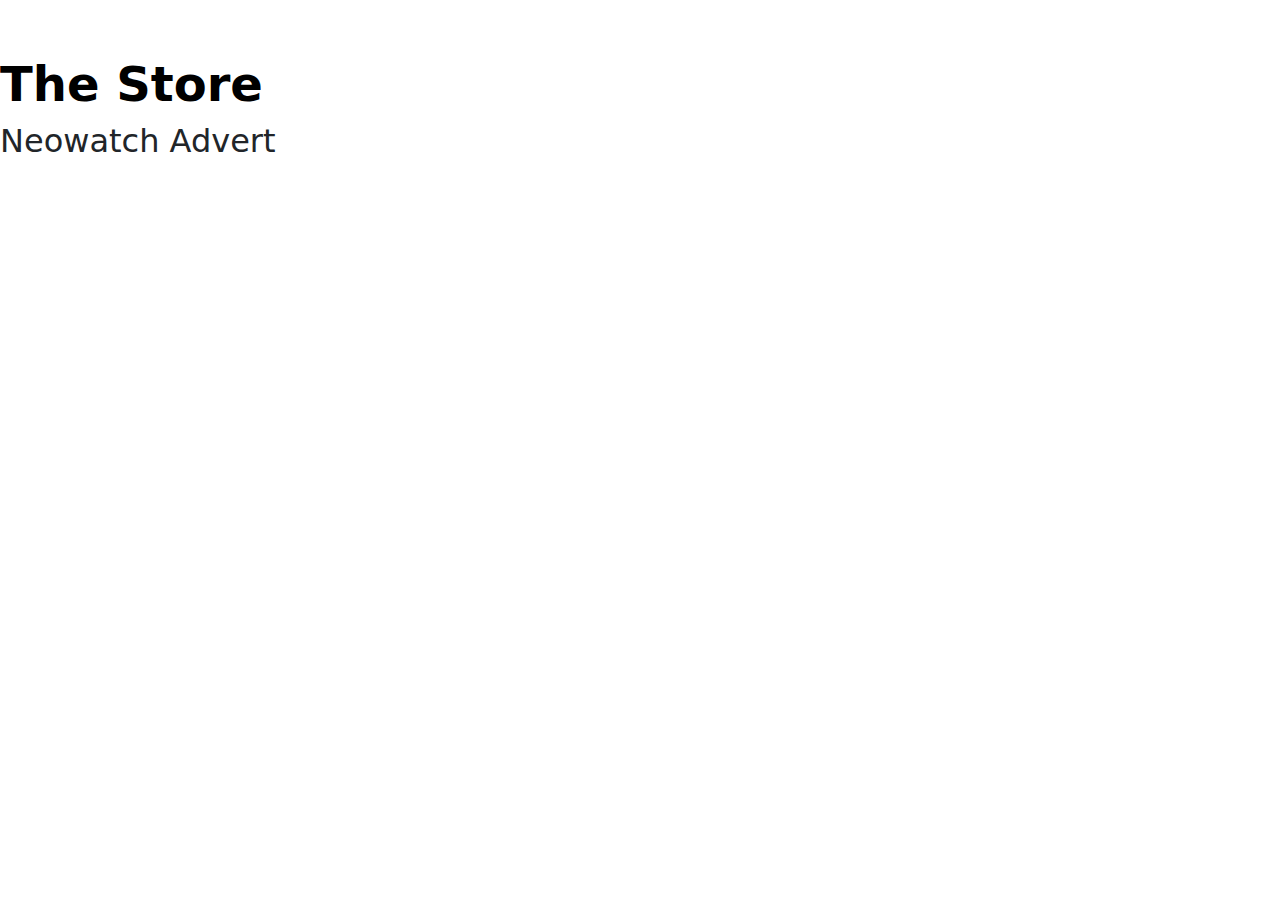
==== Buy.html @ 93b032db "28 March 2025" ====
<!DOCTYPE html>
<html lang="en">
  <head>
    <meta charset="UTF-8" />
    <meta name="viewport" content="width=device-width, initial-scale=1.0" />
    <title>The Store</title>

    <!--Bootstrap-->
    <link
      href="https://cdn.jsdelivr.net/npm/bootstrap@5.3.3/dist/css/bootstrap.min.css"
      rel="stylesheet"
      integrity="sha384-QWTKZyjpPEjISv5WaRU9OFeRpok6YctnYmDr5pNlyT2bRjXh0JMhjY6hW+ALEwIH"
      crossorigin="anonymous"
    />

    <!--STYLESHEET-->
    <link rel="stylesheet" href="./style-rebraning.css" />
  </head>
  <body>
    <!--BOOTSTARP-->
    <div id="navbar-placeholder"></div>

    <h1 class="display-5 fw-bold text-body-emphasis">The Store</h1>

    <h2>Neowatch Advert</h2>

    <script
      src="https://cdn.jsdelivr.net/npm/bootstrap@5.3.3/dist/js/bootstrap.bundle.min.js"
      integrity="sha384-YvpcrYf0tY3lHB60NNkmXc5s9fDVZLESaAA55NDzOxhy9GkcIdslK1eN7N6jIeHz"
      crossorigin="anonymous"
    ></script>
    <script src="./js/Navbar.js"></script>
  </body>
</html>
---- style-rebraning.css ----
body {
  padding-top: 56px; /* Adjust this value based on your navbar height */
}

.center-container {
  display: flex;
  justify-content: center;
  align-items: center;
  height: 100vh; /* adjust as needed */
}

.lead strong {
  font-weight: 700; /* or 800 for extra bold */
}

/* Styles for the navbar search player functionality */
.search-container {
  position: relative;
  flex-grow: 1;
}

.search-results {
  display: none;
  position: absolute;
  top: 100%;
  left: 0;
  right: 0;
  background: rgb(255, 255, 255);
  border: 1px solid #ffffff;
  border-radius: 4px;
  box-shadow: 0 2px 5px rgba(0, 0, 0, 0.2);
  z-index: 1000;
  margin-top: 5px;
}

.search-item {
  padding: 10px;
  cursor: pointer;
}

.search-item:hover {
  background-color: #ffffff;
}
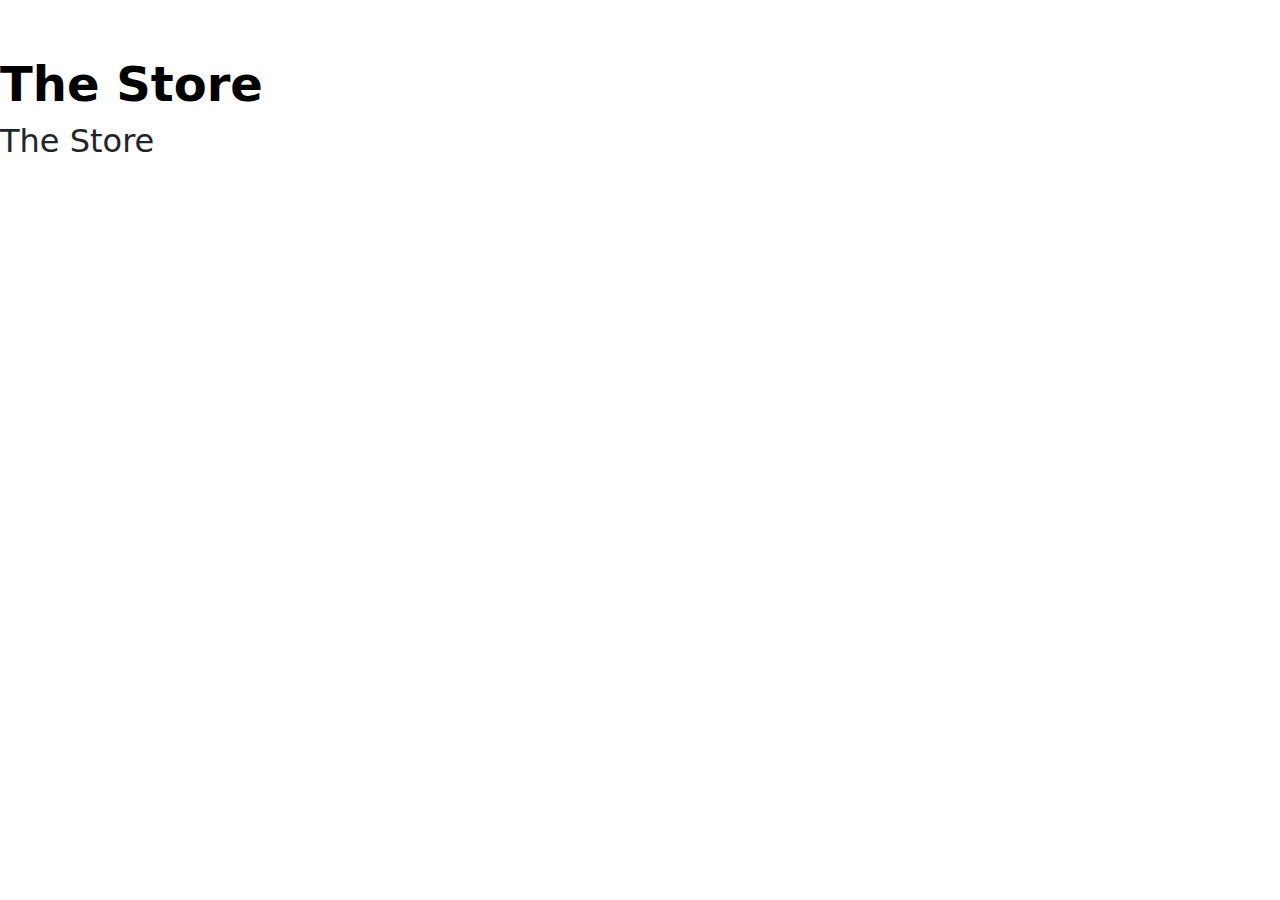
==== commit a8845f20: "1 April 2025" ====
--- a/Buy.html
+++ b/Buy.html
@@ -22,7 +22,7 @@
 
     <h1 class="display-5 fw-bold text-body-emphasis">The Store</h1>
 
-    <h2>Neowatch Advert</h2>
+    <h2>The Store</h2>
 
     <script
       src="https://cdn.jsdelivr.net/npm/bootstrap@5.3.3/dist/js/bootstrap.bundle.min.js"
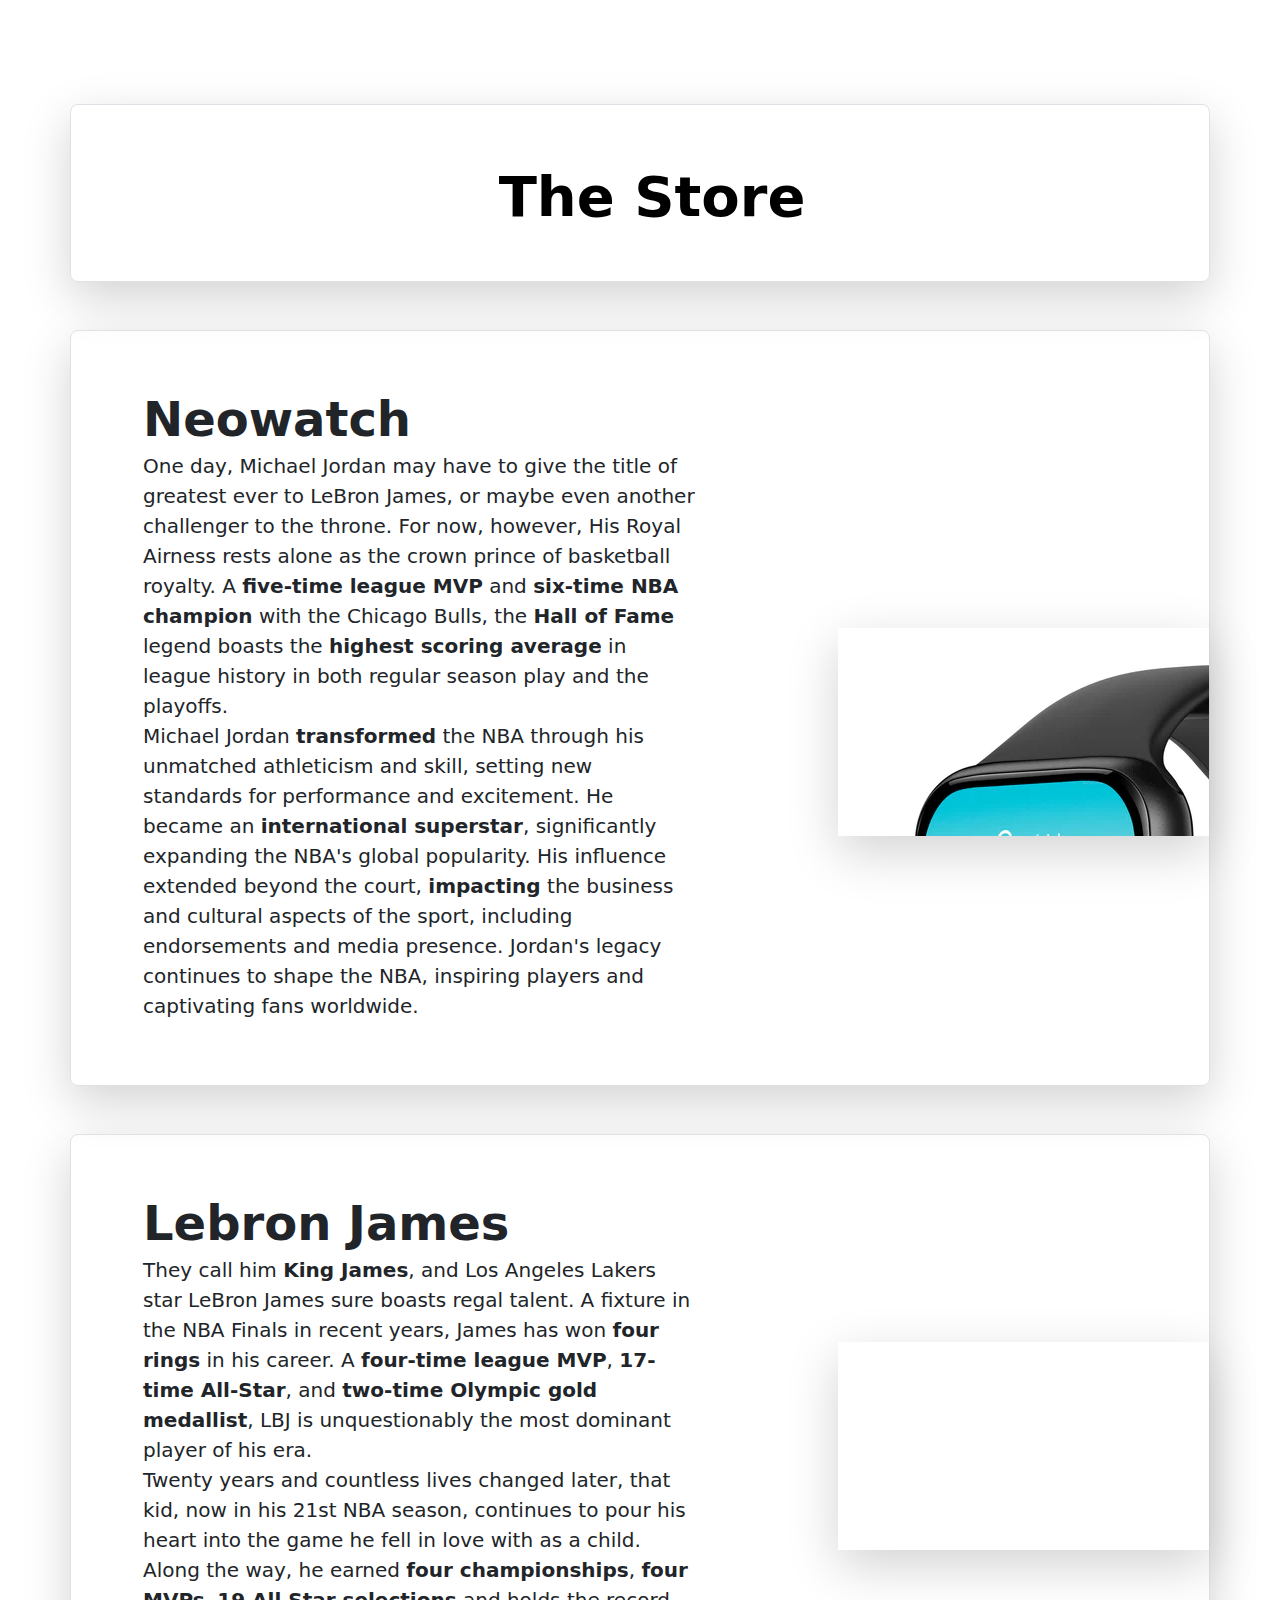
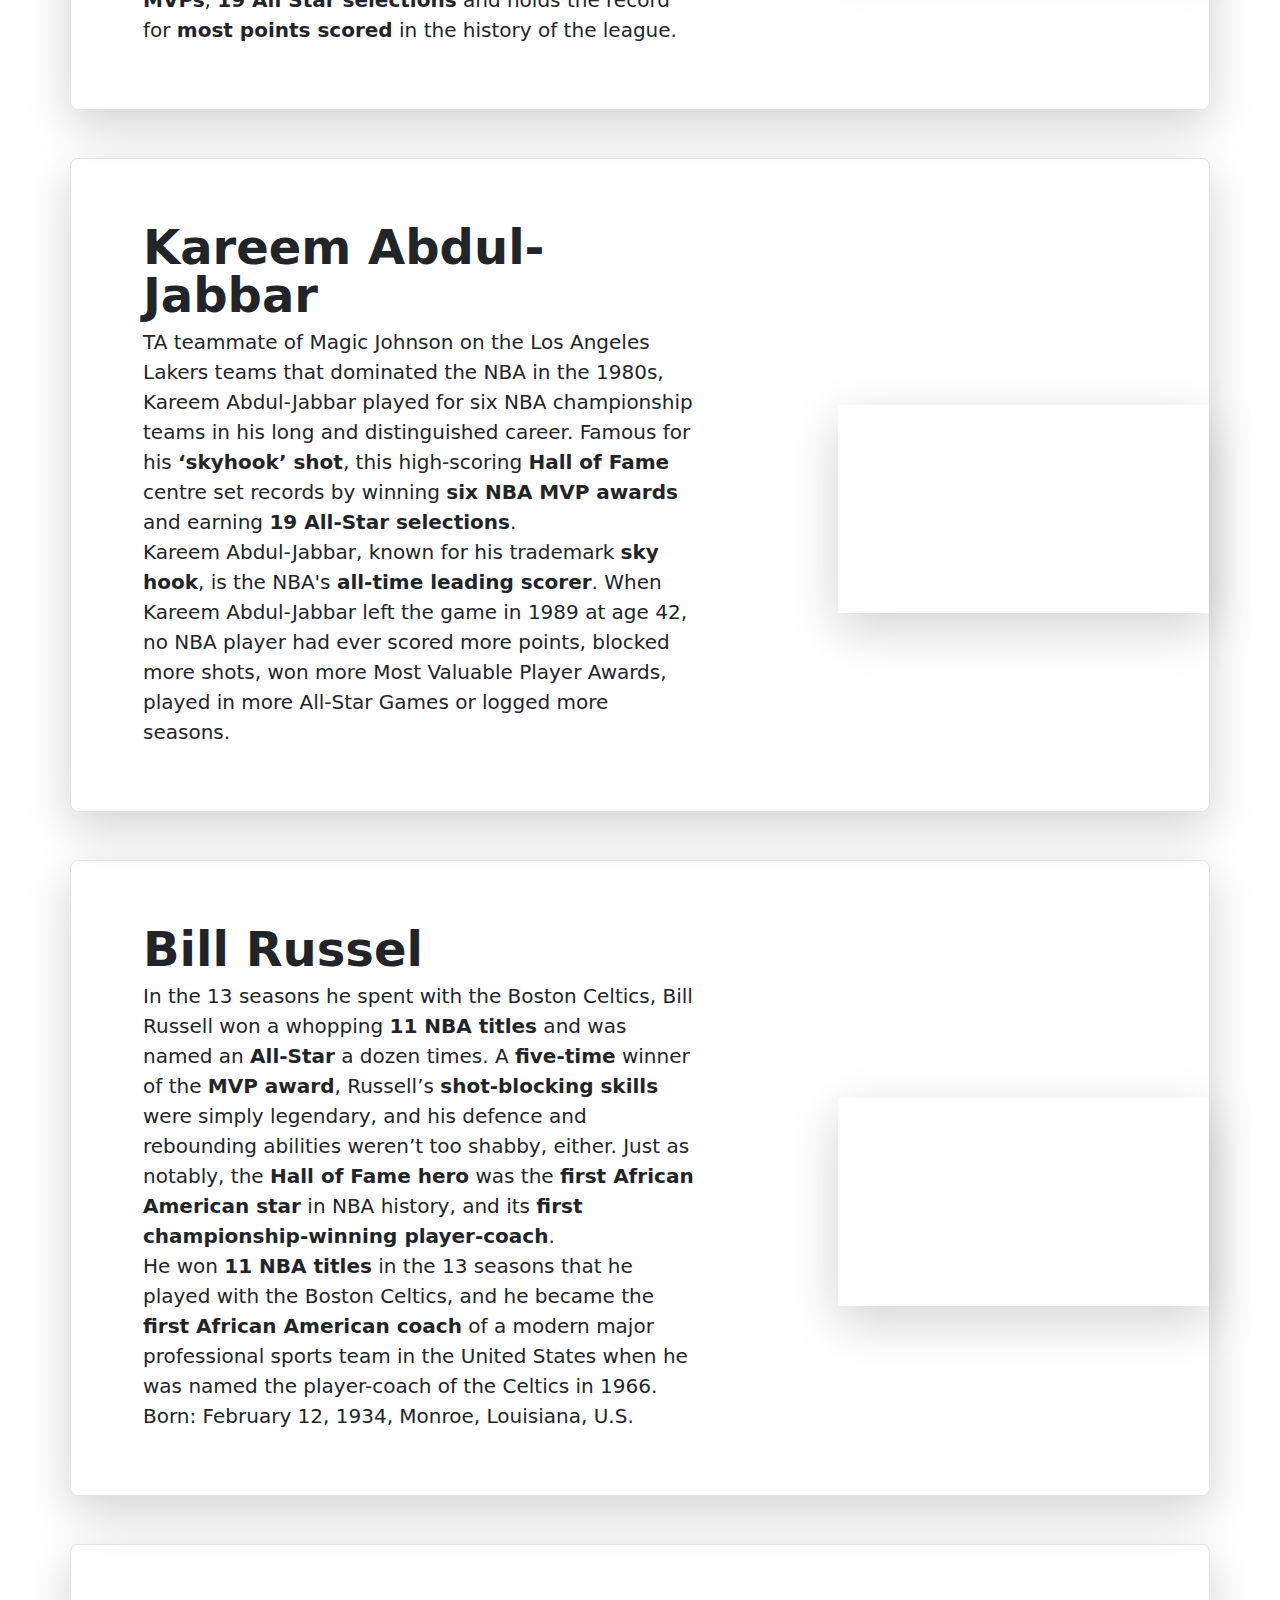
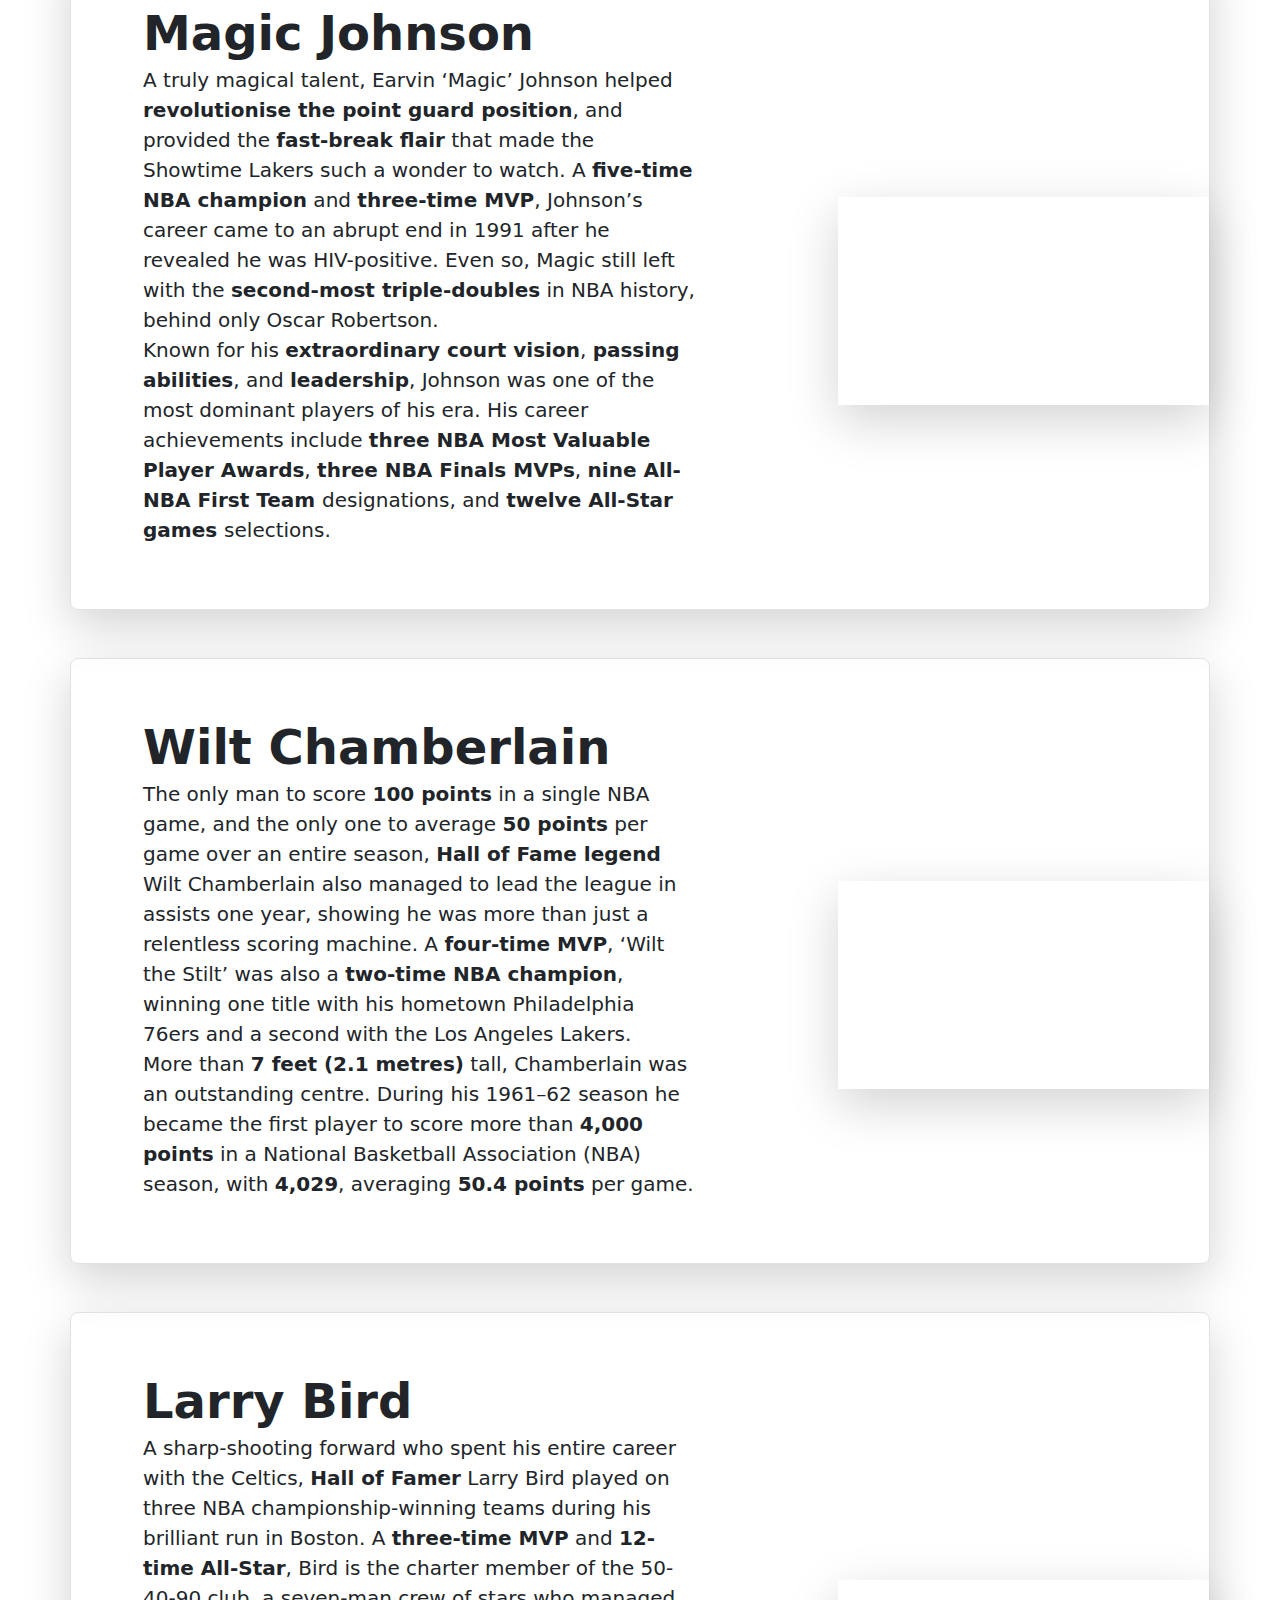
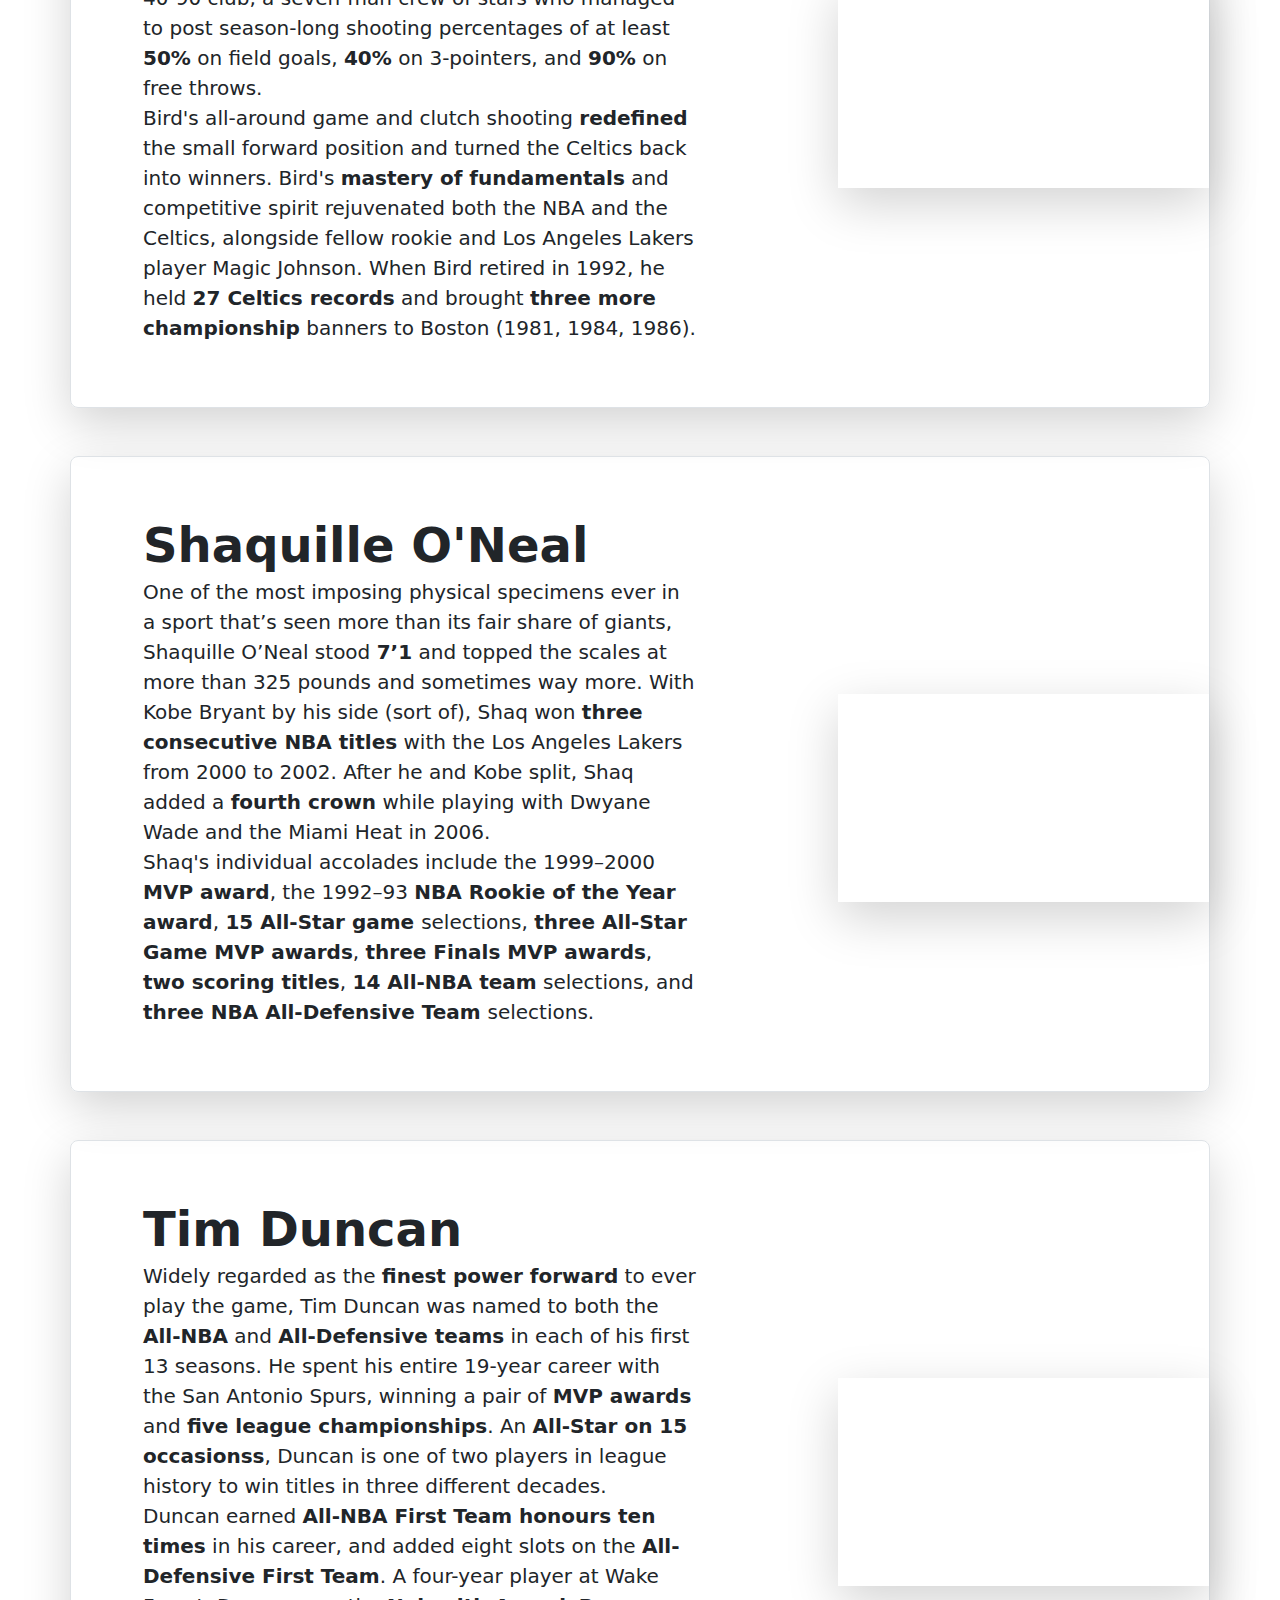
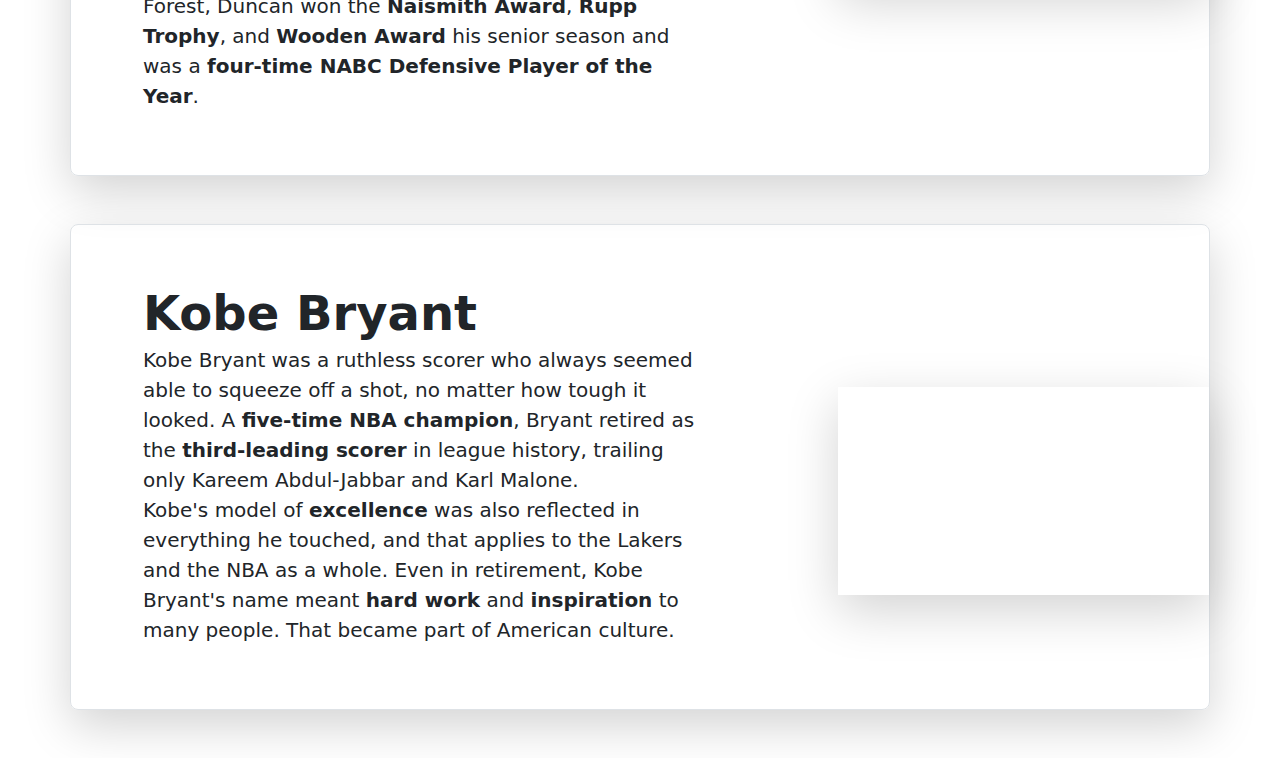
==== commit c6c05dc7: "3 April 2025" ====
--- a/Buy.html
+++ b/Buy.html
@@ -20,9 +20,434 @@
     <!--BOOTSTARP-->
     <div id="navbar-placeholder"></div>
 
-    <h1 class="display-5 fw-bold text-body-emphasis">The Store</h1>
-
-    <h2>The Store</h2>
+    <div class="container my-5 text-center">
+      <div
+        class="row p-4 pb-0 pe-lg-0 pt-lg-5 align-items-center rounded-3 border shadow-lg"
+      >
+        <div class="col-lg-12 p-3 p-lg-5 pt-lg-3">
+          <h1 class="display-4 fw-bold lh-1 text-body-emphasis">The Store</h1>
+        </div>
+      </div>
+    </div>
+
+    <div class="container my-5" id="Original">
+      <div
+        class="row p-4 pb-0 pe-lg-0 pt-lg-5 align-items-center rounded-3 border shadow-lg"
+      >
+        <div class="col-lg-7 p-3 p-lg-5 pt-lg-3">
+          <h2 class="display-5 fw-bold lh-1">Neowatch</h2>
+          <p class="lead">
+            One day, Michael Jordan may have to give the title of greatest ever
+            to LeBron James, or maybe even another challenger to the throne. For
+            now, however, His Royal Airness rests alone as the crown prince of
+            basketball royalty. A <strong>five-time league MVP</strong> and
+            <strong>six-time NBA champion</strong> with the Chicago Bulls, the
+            <strong>Hall of Fame</strong> legend boasts the
+            <strong>highest scoring average</strong>
+            in league history in both regular season play and the playoffs.
+            <br />
+            Michael Jordan <strong>transformed</strong> the NBA through his
+            unmatched athleticism and skill, setting new standards for
+            performance and excitement. He became an
+            <strong>international superstar</strong>, significantly expanding
+            the NBA's global popularity. His influence extended beyond the
+            court, <strong>impacting</strong> the business and cultural aspects
+            of the sport, including endorsements and media presence. Jordan's
+            legacy continues to shape the NBA, inspiring players and captivating
+            fans worldwide.
+          </p>
+        </div>
+        <div class="col-lg-4 offset-lg-1 p-0 overflow-hidden shadow-lg">
+          <div class="ratio ratio-16x9">
+            <iframe
+              src="./images/Smart-watches/Original.webp"
+              title="YouTube video player"
+              frameborder="0"
+              allow="accelerometer; autoplay; clipboard-write; encrypted-media; gyroscope; picture-in-picture; web-share"
+              referrerpolicy="strict-origin-when-cross-origin"
+              allowfullscreen
+            ></iframe>
+          </div>
+        </div>
+      </div>
+    </div>
+
+    <div class="container my-5" id="lebron-james">
+      <div
+        class="row p-4 pb-0 pe-lg-0 pt-lg-5 align-items-center rounded-3 border shadow-lg"
+      >
+        <div class="col-lg-7 p-3 p-lg-5 pt-lg-3">
+          <h2 class="display-5 fw-bold lh-1">Lebron James</h2>
+          <p class="lead">
+            They call him <strong>King James</strong>, and Los Angeles Lakers
+            star LeBron James sure boasts regal talent. A fixture in the NBA
+            Finals in recent years, James has won <strong>four rings</strong> in
+            his career. A <strong>four-time league MVP</strong>,
+            <strong>17-time All-Star</strong>, and
+            <strong>two-time Olympic gold medallist</strong>, LBJ is
+            unquestionably the most dominant player of his era.
+            <br />
+            Twenty years and countless lives changed later, that kid, now in his
+            21st NBA season, continues to pour his heart into the game he fell
+            in love with as a child. Along the way, he earned
+            <strong>four championships</strong>, <strong>four MVPs</strong>,
+            <strong>19 All Star selections</strong> and holds the record for
+            <strong>most points scored</strong> in the history of the league.
+          </p>
+        </div>
+        <div class="col-lg-4 offset-lg-1 p-0 overflow-hidden shadow-lg">
+          <div class="ratio ratio-16x9">
+            <iframe
+              src="https://www.youtube.com/embed/30xatNFdiME?si=dxtjavGvOqSQpQdr"
+              title="YouTube video player"
+              frameborder="0"
+              allow="accelerometer; autoplay; clipboard-write; encrypted-media; gyroscope; picture-in-picture; web-share"
+              referrerpolicy="strict-origin-when-cross-origin"
+              allowfullscreen
+            ></iframe>
+          </div>
+        </div>
+      </div>
+    </div>
+
+    <div class="container my-5" id="kareem-abdul-jabbar">
+      <div
+        class="row p-4 pb-0 pe-lg-0 pt-lg-5 align-items-center rounded-3 border shadow-lg"
+      >
+        <div class="col-lg-7 p-3 p-lg-5 pt-lg-3">
+          <h2 class="display-5 fw-bold lh-1">Kareem Abdul-Jabbar</h2>
+          <p class="lead">
+            TA teammate of Magic Johnson on the Los Angeles Lakers teams that
+            dominated the NBA in the 1980s, Kareem Abdul-Jabbar played for six
+            NBA championship teams in his long and distinguished career. Famous
+            for his <strong>‘skyhook’ shot</strong>, this high-scoring
+            <strong>Hall of Fame</strong> centre set records by winning
+            <strong>six NBA MVP awards</strong> and earning
+            <strong>19 All-Star selections</strong>.
+            <br />
+            Kareem Abdul-Jabbar, known for his trademark
+            <strong>sky hook</strong>, is the NBA's
+            <strong>all-time leading scorer</strong>. When Kareem Abdul-Jabbar
+            left the game in 1989 at age 42, no NBA player had ever scored more
+            points, blocked more shots, won more Most Valuable Player Awards,
+            played in more All-Star Games or logged more seasons.
+          </p>
+        </div>
+        <div class="col-lg-4 offset-lg-1 p-0 overflow-hidden shadow-lg">
+          <div class="ratio ratio-16x9">
+            <iframe
+              width="560"
+              height="315"
+              src="https://www.youtube.com/embed/bQaoiqLgovw?si=b9uat8PKci6y-CWK"
+              title="YouTube video player"
+              frameborder="0"
+              allow="accelerometer; autoplay; clipboard-write; encrypted-media; gyroscope; picture-in-picture; web-share"
+              referrerpolicy="strict-origin-when-cross-origin"
+              allowfullscreen
+            ></iframe>
+          </div>
+        </div>
+      </div>
+    </div>
+
+    <div class="container my-5" id="bill-russel">
+      <div
+        class="row p-4 pb-0 pe-lg-0 pt-lg-5 align-items-center rounded-3 border shadow-lg"
+      >
+        <div class="col-lg-7 p-3 p-lg-5 pt-lg-3">
+          <h2 class="display-5 fw-bold lh-1">Bill Russel</h2>
+          <p class="lead">
+            In the 13 seasons he spent with the Boston Celtics, Bill Russell won
+            a whopping <strong>11 NBA titles</strong> and was named an
+            <strong>All-Star</strong>
+            a dozen times. A <strong>five-time</strong> winner of the
+            <strong>MVP award</strong>, Russell’s
+            <strong>shot-blocking skills</strong> were simply legendary, and his
+            defence and rebounding abilities weren’t too shabby, either. Just as
+            notably, the <strong>Hall of Fame hero</strong> was the
+            <strong>first African American star</strong> in NBA history, and its
+            <strong>first championship-winning player-coach</strong>.
+            <br />
+            He won <strong>11 NBA titles</strong> in the 13 seasons that he
+            played with the Boston Celtics, and he became the
+            <strong>first African American coach</strong> of a modern major
+            professional sports team in the United States when he was named the
+            player-coach of the Celtics in 1966. Born: February 12, 1934,
+            Monroe, Louisiana, U.S.
+          </p>
+        </div>
+        <div class="col-lg-4 offset-lg-1 p-0 overflow-hidden shadow-lg">
+          <div class="ratio ratio-16x9">
+            <iframe
+              width="560"
+              height="315"
+              src="https://www.youtube.com/embed/L2gOokH1nAw?si=czDSybaHylw6uuG9"
+              title="YouTube video player"
+              frameborder="0"
+              allow="accelerometer; autoplay; clipboard-write; encrypted-media; gyroscope; picture-in-picture; web-share"
+              referrerpolicy="strict-origin-when-cross-origin"
+              allowfullscreen
+            ></iframe>
+          </div>
+        </div>
+      </div>
+    </div>
+
+    <div class="container my-5" id="magic-johnson">
+      <div
+        class="row p-4 pb-0 pe-lg-0 pt-lg-5 align-items-center rounded-3 border shadow-lg"
+      >
+        <div class="col-lg-7 p-3 p-lg-5 pt-lg-3">
+          <h2 class="display-5 fw-bold lh-1">Magic Johnson</h2>
+          <p class="lead">
+            A truly magical talent, Earvin ‘Magic’ Johnson helped
+            <strong>revolutionise the point guard position</strong>, and
+            provided the <strong>fast-break flair</strong> that made the
+            Showtime Lakers such a wonder to watch. A
+            <strong>five-time NBA champion</strong> and
+            <strong>three-time MVP</strong>, Johnson’s career came to an abrupt
+            end in 1991 after he revealed he was HIV-positive. Even so, Magic
+            still left with the <strong>second-most triple-doubles</strong> in
+            NBA history, behind only Oscar Robertson.
+            <br />
+            Known for his <strong>extraordinary court vision</strong>,
+            <strong>passing abilities</strong>, and <strong>leadership</strong>,
+            Johnson was one of the most dominant players of his era. His career
+            achievements include
+            <strong>three NBA Most Valuable Player Awards</strong>,
+            <strong>three NBA Finals MVPs</strong>,
+            <strong>nine All-NBA First Team </strong> designations, and
+            <strong>twelve All-Star games </strong> selections.
+          </p>
+        </div>
+        <div class="col-lg-4 offset-lg-1 p-0 overflow-hidden shadow-lg">
+          <div class="ratio ratio-16x9">
+            <iframe
+              width="1470"
+              height="571"
+              src="https://www.youtube.com/embed/uaXXT1hJV9Q"
+              title="How Good Was Magic Johnson Actually?"
+              frameborder="0"
+              allow="accelerometer; autoplay; clipboard-write; encrypted-media; gyroscope; picture-in-picture; web-share"
+              referrerpolicy="strict-origin-when-cross-origin"
+              allowfullscreen
+            ></iframe>
+          </div>
+        </div>
+      </div>
+    </div>
+
+    <div class="container my-5" id="wilt-chamberlain">
+      <div
+        class="row p-4 pb-0 pe-lg-0 pt-lg-5 align-items-center rounded-3 border shadow-lg"
+      >
+        <div class="col-lg-7 p-3 p-lg-5 pt-lg-3">
+          <h2 class="display-5 fw-bold lh-1">Wilt Chamberlain</h2>
+          <p class="lead">
+            The only man to score <strong>100 points</strong> in a single NBA
+            game, and the only one to average <strong> 50 points</strong> per
+            game over an entire season,
+            <strong>Hall of Fame legend</strong> Wilt Chamberlain also managed
+            to lead the league in assists one year, showing he was more than
+            just a relentless scoring machine. A <strong>four-time MVP</strong>,
+            ‘Wilt the Stilt’ was also a <strong>two-time NBA champion</strong>,
+            winning one title with his hometown Philadelphia 76ers and a second
+            with the Los Angeles Lakers.
+            <br />
+            More than <strong>7 feet (2.1 metres)</strong> tall, Chamberlain was
+            an outstanding centre. During his 1961–62 season he became the first
+            player to score more than <strong>4,000 points</strong> in a
+            National Basketball Association (NBA) season, with
+            <strong>4,029</strong>, averaging <strong>50.4 points</strong> per
+            game.
+          </p>
+        </div>
+        <div class="col-lg-4 offset-lg-1 p-0 overflow-hidden shadow-lg">
+          <div class="ratio ratio-16x9">
+            <iframe
+              width="560"
+              height="315"
+              src="https://www.youtube.com/embed/og9s2PhTcYs?si=8a9evqG3DCQoZVil"
+              title="YouTube video player"
+              frameborder="0"
+              allow="accelerometer; autoplay; clipboard-write; encrypted-media; gyroscope; picture-in-picture; web-share"
+              referrerpolicy="strict-origin-when-cross-origin"
+              allowfullscreen
+            ></iframe>
+          </div>
+        </div>
+      </div>
+    </div>
+
+    <div class="container my-5" id="larry-bird">
+      <div
+        class="row p-4 pb-0 pe-lg-0 pt-lg-5 align-items-center rounded-3 border shadow-lg"
+      >
+        <div class="col-lg-7 p-3 p-lg-5 pt-lg-3">
+          <h2 class="display-5 fw-bold lh-1">Larry Bird</h2>
+          <p class="lead">
+            A sharp-shooting forward who spent his entire career with the
+            Celtics, <strong>Hall of Famer</strong> Larry Bird played on three
+            NBA championship-winning teams during his brilliant run in Boston. A
+            <strong>three-time MVP</strong> and
+            <strong>12-time All-Star</strong>, Bird is the charter member of the
+            50-40-90 club, a seven-man crew of stars who managed to post
+            season-long shooting percentages of at least <strong>50%</strong> on
+            field goals, <strong>40%</strong> on 3-pointers, and
+            <strong>90%</strong> on free throws.
+            <br />
+            Bird's all-around game and clutch shooting
+            <strong>redefined</strong> the small forward position and turned the
+            Celtics back into winners. Bird's
+            <strong>mastery of fundamentals</strong> and competitive spirit
+            rejuvenated both the NBA and the Celtics, alongside fellow rookie
+            and Los Angeles Lakers player Magic Johnson. When Bird retired in
+            1992, he held <strong>27 Celtics records</strong> and brought
+            <strong>three more championship</strong> banners to Boston (1981,
+            1984, 1986).
+          </p>
+        </div>
+        <div class="col-lg-4 offset-lg-1 p-0 overflow-hidden shadow-lg">
+          <div class="ratio ratio-16x9">
+            <iframe
+              width="1470"
+              height="571"
+              src="https://www.youtube.com/embed/Naz2ZlTt_Hk"
+              title="How Good Was Larry Bird Actually?"
+              frameborder="0"
+              allow="accelerometer; autoplay; clipboard-write; encrypted-media; gyroscope; picture-in-picture; web-share"
+              referrerpolicy="strict-origin-when-cross-origin"
+              allowfullscreen
+            ></iframe>
+          </div>
+        </div>
+      </div>
+    </div>
+
+    <div class="container my-5" id="shaquille-o'neal">
+      <div
+        class="row p-4 pb-0 pe-lg-0 pt-lg-5 align-items-center rounded-3 border shadow-lg"
+      >
+        <div class="col-lg-7 p-3 p-lg-5 pt-lg-3">
+          <h2 class="display-5 fw-bold lh-1">Shaquille O'Neal</h2>
+          <p class="lead">
+            One of the most imposing physical specimens ever in a sport that’s
+            seen more than its fair share of giants, Shaquille O’Neal stood
+            <strong>7’1</strong> and topped the scales at more than 325 pounds
+            and sometimes way more. With Kobe Bryant by his side (sort of), Shaq
+            won <strong>three consecutive NBA titles</strong> with the Los
+            Angeles Lakers from 2000 to 2002. After he and Kobe split, Shaq
+            added a <strong>fourth crown</strong> while playing with Dwyane Wade
+            and the Miami Heat in 2006.
+            <br />
+            Shaq's individual accolades include the 1999–2000
+            <strong>MVP award</strong>, the 1992–93
+            <strong>NBA Rookie of the Year award</strong>,
+            <strong>15 All-Star game </strong> selections,
+            <strong>three All-Star Game MVP awards</strong>,
+            <strong>three Finals MVP awards</strong>,
+            <strong>two scoring titles</strong>,
+            <strong>14 All-NBA team</strong> selections, and
+            <strong>three NBA All-Defensive Team </strong> selections.
+          </p>
+        </div>
+        <div class="col-lg-4 offset-lg-1 p-0 overflow-hidden shadow-lg">
+          <div class="ratio ratio-16x9">
+            <iframe
+              width="1470"
+              height="571"
+              src="https://www.youtube.com/embed/vXhzcIkVSAQ"
+              title="How Good Was Shaq Actually?"
+              frameborder="0"
+              allow="accelerometer; autoplay; clipboard-write; encrypted-media; gyroscope; picture-in-picture; web-share"
+              referrerpolicy="strict-origin-when-cross-origin"
+              allowfullscreen
+            ></iframe>
+          </div>
+        </div>
+      </div>
+    </div>
+
+    <div class="container my-5" id="tim-duncan">
+      <div
+        class="row p-4 pb-0 pe-lg-0 pt-lg-5 align-items-center rounded-3 border shadow-lg"
+      >
+        <div class="col-lg-7 p-3 p-lg-5 pt-lg-3">
+          <h2 class="display-5 fw-bold lh-1">Tim Duncan</h2>
+          <p class="lead">
+            Widely regarded as the <strong>finest power forward</strong> to ever
+            play the game, Tim Duncan was named to both the
+            <strong>All-NBA</strong> and <strong>All-Defensive teams</strong> in
+            each of his first 13 seasons. He spent his entire 19-year career
+            with the San Antonio Spurs, winning a pair of
+            <strong>MVP awards</strong> and
+            <strong>five league championships</strong>. An
+            <strong>All-Star on 15 occasionss</strong>, Duncan is one of two
+            players in league history to win titles in three different decades.
+            <br />
+            Duncan earned
+            <strong>All-NBA First Team honours ten times</strong> in his career,
+            and added eight slots on the
+            <strong>All-Defensive First Team</strong>. A four-year player at
+            Wake Forest, Duncan won the <strong>Naismith Award</strong>,
+            <strong>Rupp Trophy</strong>, and <strong>Wooden Award</strong> his
+            senior season and was a
+            <strong>four-time NABC Defensive Player of the Year</strong>.
+          </p>
+        </div>
+        <div class="col-lg-4 offset-lg-1 p-0 overflow-hidden shadow-lg">
+          <div class="ratio ratio-16x9">
+            <iframe
+              width="1470"
+              height="571"
+              src="https://www.youtube.com/embed/YJt1eNudziQ"
+              title="How Good Was Tim Duncan Actually?"
+              frameborder="0"
+              allow="accelerometer; autoplay; clipboard-write; encrypted-media; gyroscope; picture-in-picture; web-share"
+              referrerpolicy="strict-origin-when-cross-origin"
+              allowfullscreen
+            ></iframe>
+          </div>
+        </div>
+      </div>
+    </div>
+
+    <div class="container my-5" id="kobe-bryant">
+      <div
+        class="row p-4 pb-0 pe-lg-0 pt-lg-5 align-items-center rounded-3 border shadow-lg"
+      >
+        <div class="col-lg-7 p-3 p-lg-5 pt-lg-3">
+          <h2 class="display-5 fw-bold lh-1">Kobe Bryant</h2>
+          <p class="lead">
+            Kobe Bryant was a ruthless scorer who always seemed able to squeeze
+            off a shot, no matter how tough it looked. A
+            <strong>five-time NBA champion</strong>, Bryant retired as the
+            <strong>third-leading scorer</strong> in league history, trailing
+            only Kareem Abdul-Jabbar and Karl Malone.
+            <br />
+            Kobe's model of <strong>excellence</strong> was also reflected in
+            everything he touched, and that applies to the Lakers and the NBA as
+            a whole. Even in retirement, Kobe Bryant's name meant
+            <strong>hard work</strong> and <strong>inspiration</strong> to many
+            people. That became part of American culture.
+          </p>
+        </div>
+        <div class="col-lg-4 offset-lg-1 p-0 overflow-hidden shadow-lg">
+          <div class="ratio ratio-16x9">
+            <iframe
+              width="1470"
+              height="571"
+              src="https://www.youtube.com/embed/6c1c7qgvrMo"
+              title="How Good Was Kobe Bryant Actually?"
+              frameborder="0"
+              allow="accelerometer; autoplay; clipboard-write; encrypted-media; gyroscope; picture-in-picture; web-share"
+              referrerpolicy="strict-origin-when-cross-origin"
+              allowfullscreen
+            ></iframe>
+          </div>
+        </div>
+      </div>
+    </div>
 
     <script
       src="https://cdn.jsdelivr.net/npm/bootstrap@5.3.3/dist/js/bootstrap.bundle.min.js"
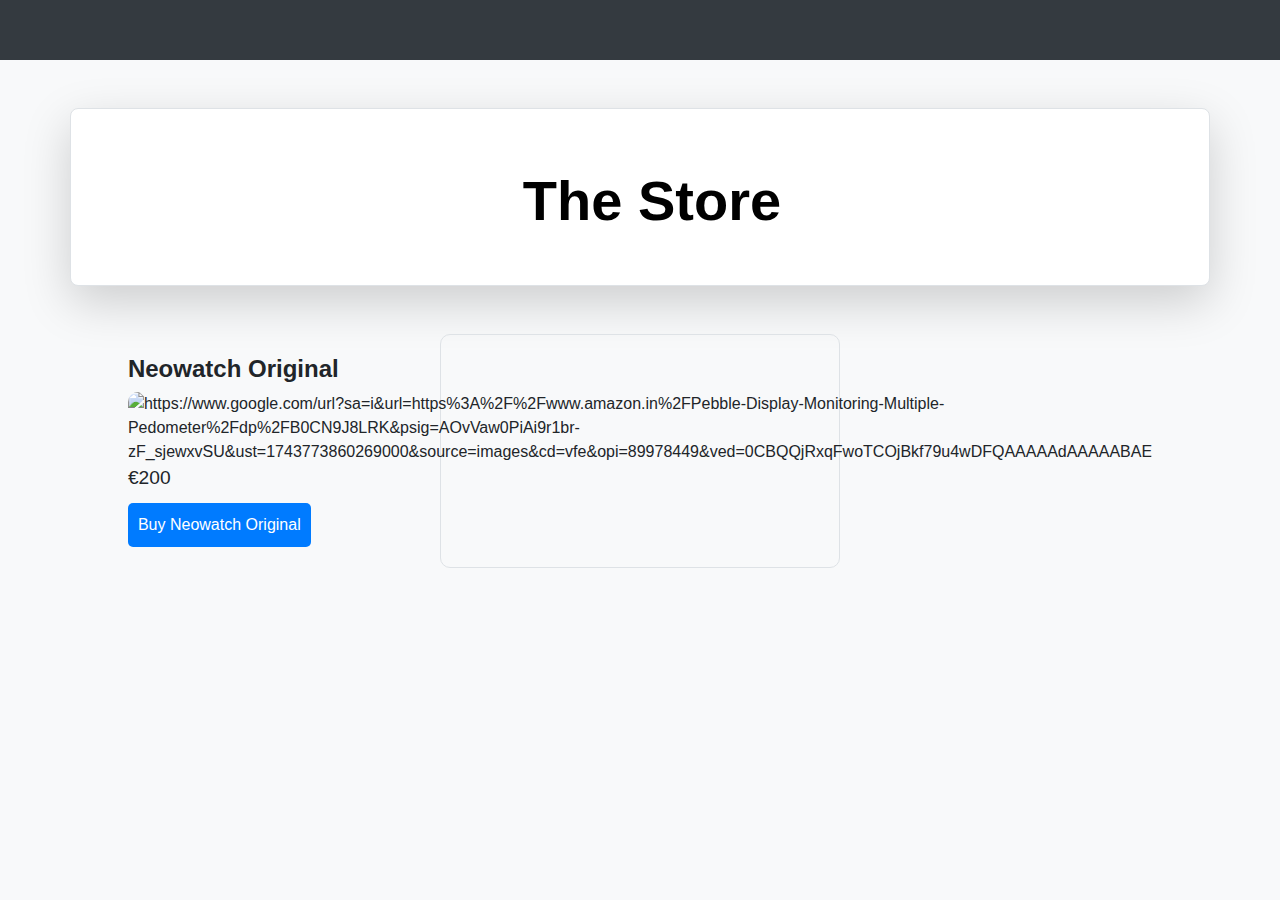
==== commit a9f12621: "8 April 2025" ====
--- a/Buy.html
+++ b/Buy.html
@@ -14,7 +14,7 @@
     />
 
     <!--STYLESHEET-->
-    <link rel="stylesheet" href="./style-rebraning.css" />
+    <link rel="stylesheet" href="./CSS/buy.css" />
   </head>
   <body>
     <!--BOOTSTARP-->
@@ -30,420 +30,83 @@
       </div>
     </div>
 
-    <div class="container my-5" id="Original">
-      <div
-        class="row p-4 pb-0 pe-lg-0 pt-lg-5 align-items-center rounded-3 border shadow-lg"
-      >
-        <div class="col-lg-7 p-3 p-lg-5 pt-lg-3">
-          <h2 class="display-5 fw-bold lh-1">Neowatch</h2>
-          <p class="lead">
-            One day, Michael Jordan may have to give the title of greatest ever
-            to LeBron James, or maybe even another challenger to the throne. For
-            now, however, His Royal Airness rests alone as the crown prince of
-            basketball royalty. A <strong>five-time league MVP</strong> and
-            <strong>six-time NBA champion</strong> with the Chicago Bulls, the
-            <strong>Hall of Fame</strong> legend boasts the
-            <strong>highest scoring average</strong>
-            in league history in both regular season play and the playoffs.
-            <br />
-            Michael Jordan <strong>transformed</strong> the NBA through his
-            unmatched athleticism and skill, setting new standards for
-            performance and excitement. He became an
-            <strong>international superstar</strong>, significantly expanding
-            the NBA's global popularity. His influence extended beyond the
-            court, <strong>impacting</strong> the business and cultural aspects
-            of the sport, including endorsements and media presence. Jordan's
-            legacy continues to shape the NBA, inspiring players and captivating
-            fans worldwide.
-          </p>
+    <div
+      class="rf-hcard rf-hcard-40 rf-card-msgtag-orange rf-hcard-centered-image"
+    >
+      <div class="rf-hcard-content tile as-util-relatedlink">
+        <div
+          class="rf-hcard-copy"
+          data-trigger-click="click [data-relatedlink=':r5:_secondarybutton']"
+        >
+          <h3 class="rf-hcard-content-title">
+            <font style="vertical-align: inherit"
+              ><font style="vertical-align: inherit"
+                >Neowatch Original
+              </font></font
+            >
+          </h3>
         </div>
-        <div class="col-lg-4 offset-lg-1 p-0 overflow-hidden shadow-lg">
-          <div class="ratio ratio-16x9">
-            <iframe
-              src="./images/Smart-watches/Original.webp"
-              title="YouTube video player"
-              frameborder="0"
-              allow="accelerometer; autoplay; clipboard-write; encrypted-media; gyroscope; picture-in-picture; web-share"
-              referrerpolicy="strict-origin-when-cross-origin"
-              allowfullscreen
-            ></iframe>
-          </div>
+        <div
+          class="rf-hcard-img-wrapper"
+          data-trigger-click="click [data-relatedlink=':r5:_secondarybutton']"
+        >
+          <img
+            loading="lazy"
+            width="340"
+            height="340"
+            alt="https://www.google.com/url?sa=i&url=https%3A%2F%2Fwww.amazon.in%2FPebble-Display-Monitoring-Multiple-Pedometer%2Fdp%2FB0CN9J8LRK&psig=AOvVaw0PiAi9r1br-zF_sjewxvSU&ust=1743773860269000&source=images&cd=vfe&opi=89978449&ved=0CBQQjRxqFwoTCOjBkf79u4wDFQAAAAAdAAAAABAE"
+            src="https://m.media-amazon.com/images/I/71zJsB-9plL.jpg"
+            class="rf-hcard-img"
+          />
         </div>
-      </div>
-    </div>
 
-    <div class="container my-5" id="lebron-james">
-      <div
-        class="row p-4 pb-0 pe-lg-0 pt-lg-5 align-items-center rounded-3 border shadow-lg"
-      >
-        <div class="col-lg-7 p-3 p-lg-5 pt-lg-3">
-          <h2 class="display-5 fw-bold lh-1">Lebron James</h2>
-          <p class="lead">
-            They call him <strong>King James</strong>, and Los Angeles Lakers
-            star LeBron James sure boasts regal talent. A fixture in the NBA
-            Finals in recent years, James has won <strong>four rings</strong> in
-            his career. A <strong>four-time league MVP</strong>,
-            <strong>17-time All-Star</strong>, and
-            <strong>two-time Olympic gold medallist</strong>, LBJ is
-            unquestionably the most dominant player of his era.
-            <br />
-            Twenty years and countless lives changed later, that kid, now in his
-            21st NBA season, continues to pour his heart into the game he fell
-            in love with as a child. Along the way, he earned
-            <strong>four championships</strong>, <strong>four MVPs</strong>,
-            <strong>19 All Star selections</strong> and holds the record for
-            <strong>most points scored</strong> in the history of the league.
-          </p>
-        </div>
-        <div class="col-lg-4 offset-lg-1 p-0 overflow-hidden shadow-lg">
-          <div class="ratio ratio-16x9">
-            <iframe
-              src="https://www.youtube.com/embed/30xatNFdiME?si=dxtjavGvOqSQpQdr"
-              title="YouTube video player"
-              frameborder="0"
-              allow="accelerometer; autoplay; clipboard-write; encrypted-media; gyroscope; picture-in-picture; web-share"
-              referrerpolicy="strict-origin-when-cross-origin"
-              allowfullscreen
-            ></iframe>
-          </div>
-        </div>
-      </div>
-    </div>
-
-    <div class="container my-5" id="kareem-abdul-jabbar">
-      <div
-        class="row p-4 pb-0 pe-lg-0 pt-lg-5 align-items-center rounded-3 border shadow-lg"
-      >
-        <div class="col-lg-7 p-3 p-lg-5 pt-lg-3">
-          <h2 class="display-5 fw-bold lh-1">Kareem Abdul-Jabbar</h2>
-          <p class="lead">
-            TA teammate of Magic Johnson on the Los Angeles Lakers teams that
-            dominated the NBA in the 1980s, Kareem Abdul-Jabbar played for six
-            NBA championship teams in his long and distinguished career. Famous
-            for his <strong>‘skyhook’ shot</strong>, this high-scoring
-            <strong>Hall of Fame</strong> centre set records by winning
-            <strong>six NBA MVP awards</strong> and earning
-            <strong>19 All-Star selections</strong>.
-            <br />
-            Kareem Abdul-Jabbar, known for his trademark
-            <strong>sky hook</strong>, is the NBA's
-            <strong>all-time leading scorer</strong>. When Kareem Abdul-Jabbar
-            left the game in 1989 at age 42, no NBA player had ever scored more
-            points, blocked more shots, won more Most Valuable Player Awards,
-            played in more All-Star Games or logged more seasons.
-          </p>
-        </div>
-        <div class="col-lg-4 offset-lg-1 p-0 overflow-hidden shadow-lg">
-          <div class="ratio ratio-16x9">
-            <iframe
-              width="560"
-              height="315"
-              src="https://www.youtube.com/embed/bQaoiqLgovw?si=b9uat8PKci6y-CWK"
-              title="YouTube video player"
-              frameborder="0"
-              allow="accelerometer; autoplay; clipboard-write; encrypted-media; gyroscope; picture-in-picture; web-share"
-              referrerpolicy="strict-origin-when-cross-origin"
-              allowfullscreen
-            ></iframe>
-          </div>
-        </div>
-      </div>
-    </div>
-
-    <div class="container my-5" id="bill-russel">
-      <div
-        class="row p-4 pb-0 pe-lg-0 pt-lg-5 align-items-center rounded-3 border shadow-lg"
-      >
-        <div class="col-lg-7 p-3 p-lg-5 pt-lg-3">
-          <h2 class="display-5 fw-bold lh-1">Bill Russel</h2>
-          <p class="lead">
-            In the 13 seasons he spent with the Boston Celtics, Bill Russell won
-            a whopping <strong>11 NBA titles</strong> and was named an
-            <strong>All-Star</strong>
-            a dozen times. A <strong>five-time</strong> winner of the
-            <strong>MVP award</strong>, Russell’s
-            <strong>shot-blocking skills</strong> were simply legendary, and his
-            defence and rebounding abilities weren’t too shabby, either. Just as
-            notably, the <strong>Hall of Fame hero</strong> was the
-            <strong>first African American star</strong> in NBA history, and its
-            <strong>first championship-winning player-coach</strong>.
-            <br />
-            He won <strong>11 NBA titles</strong> in the 13 seasons that he
-            played with the Boston Celtics, and he became the
-            <strong>first African American coach</strong> of a modern major
-            professional sports team in the United States when he was named the
-            player-coach of the Celtics in 1966. Born: February 12, 1934,
-            Monroe, Louisiana, U.S.
-          </p>
-        </div>
-        <div class="col-lg-4 offset-lg-1 p-0 overflow-hidden shadow-lg">
-          <div class="ratio ratio-16x9">
-            <iframe
-              width="560"
-              height="315"
-              src="https://www.youtube.com/embed/L2gOokH1nAw?si=czDSybaHylw6uuG9"
-              title="YouTube video player"
-              frameborder="0"
-              allow="accelerometer; autoplay; clipboard-write; encrypted-media; gyroscope; picture-in-picture; web-share"
-              referrerpolicy="strict-origin-when-cross-origin"
-              allowfullscreen
-            ></iframe>
-          </div>
-        </div>
-      </div>
-    </div>
-
-    <div class="container my-5" id="magic-johnson">
-      <div
-        class="row p-4 pb-0 pe-lg-0 pt-lg-5 align-items-center rounded-3 border shadow-lg"
-      >
-        <div class="col-lg-7 p-3 p-lg-5 pt-lg-3">
-          <h2 class="display-5 fw-bold lh-1">Magic Johnson</h2>
-          <p class="lead">
-            A truly magical talent, Earvin ‘Magic’ Johnson helped
-            <strong>revolutionise the point guard position</strong>, and
-            provided the <strong>fast-break flair</strong> that made the
-            Showtime Lakers such a wonder to watch. A
-            <strong>five-time NBA champion</strong> and
-            <strong>three-time MVP</strong>, Johnson’s career came to an abrupt
-            end in 1991 after he revealed he was HIV-positive. Even so, Magic
-            still left with the <strong>second-most triple-doubles</strong> in
-            NBA history, behind only Oscar Robertson.
-            <br />
-            Known for his <strong>extraordinary court vision</strong>,
-            <strong>passing abilities</strong>, and <strong>leadership</strong>,
-            Johnson was one of the most dominant players of his era. His career
-            achievements include
-            <strong>three NBA Most Valuable Player Awards</strong>,
-            <strong>three NBA Finals MVPs</strong>,
-            <strong>nine All-NBA First Team </strong> designations, and
-            <strong>twelve All-Star games </strong> selections.
-          </p>
-        </div>
-        <div class="col-lg-4 offset-lg-1 p-0 overflow-hidden shadow-lg">
-          <div class="ratio ratio-16x9">
-            <iframe
-              width="1470"
-              height="571"
-              src="https://www.youtube.com/embed/uaXXT1hJV9Q"
-              title="How Good Was Magic Johnson Actually?"
-              frameborder="0"
-              allow="accelerometer; autoplay; clipboard-write; encrypted-media; gyroscope; picture-in-picture; web-share"
-              referrerpolicy="strict-origin-when-cross-origin"
-              allowfullscreen
-            ></iframe>
-          </div>
-        </div>
-      </div>
-    </div>
-
-    <div class="container my-5" id="wilt-chamberlain">
-      <div
-        class="row p-4 pb-0 pe-lg-0 pt-lg-5 align-items-center rounded-3 border shadow-lg"
-      >
-        <div class="col-lg-7 p-3 p-lg-5 pt-lg-3">
-          <h2 class="display-5 fw-bold lh-1">Wilt Chamberlain</h2>
-          <p class="lead">
-            The only man to score <strong>100 points</strong> in a single NBA
-            game, and the only one to average <strong> 50 points</strong> per
-            game over an entire season,
-            <strong>Hall of Fame legend</strong> Wilt Chamberlain also managed
-            to lead the league in assists one year, showing he was more than
-            just a relentless scoring machine. A <strong>four-time MVP</strong>,
-            ‘Wilt the Stilt’ was also a <strong>two-time NBA champion</strong>,
-            winning one title with his hometown Philadelphia 76ers and a second
-            with the Los Angeles Lakers.
-            <br />
-            More than <strong>7 feet (2.1 metres)</strong> tall, Chamberlain was
-            an outstanding centre. During his 1961–62 season he became the first
-            player to score more than <strong>4,000 points</strong> in a
-            National Basketball Association (NBA) season, with
-            <strong>4,029</strong>, averaging <strong>50.4 points</strong> per
-            game.
-          </p>
-        </div>
-        <div class="col-lg-4 offset-lg-1 p-0 overflow-hidden shadow-lg">
-          <div class="ratio ratio-16x9">
-            <iframe
-              width="560"
-              height="315"
-              src="https://www.youtube.com/embed/og9s2PhTcYs?si=8a9evqG3DCQoZVil"
-              title="YouTube video player"
-              frameborder="0"
-              allow="accelerometer; autoplay; clipboard-write; encrypted-media; gyroscope; picture-in-picture; web-share"
-              referrerpolicy="strict-origin-when-cross-origin"
-              allowfullscreen
-            ></iframe>
-          </div>
-        </div>
-      </div>
-    </div>
-
-    <div class="container my-5" id="larry-bird">
-      <div
-        class="row p-4 pb-0 pe-lg-0 pt-lg-5 align-items-center rounded-3 border shadow-lg"
-      >
-        <div class="col-lg-7 p-3 p-lg-5 pt-lg-3">
-          <h2 class="display-5 fw-bold lh-1">Larry Bird</h2>
-          <p class="lead">
-            A sharp-shooting forward who spent his entire career with the
-            Celtics, <strong>Hall of Famer</strong> Larry Bird played on three
-            NBA championship-winning teams during his brilliant run in Boston. A
-            <strong>three-time MVP</strong> and
-            <strong>12-time All-Star</strong>, Bird is the charter member of the
-            50-40-90 club, a seven-man crew of stars who managed to post
-            season-long shooting percentages of at least <strong>50%</strong> on
-            field goals, <strong>40%</strong> on 3-pointers, and
-            <strong>90%</strong> on free throws.
-            <br />
-            Bird's all-around game and clutch shooting
-            <strong>redefined</strong> the small forward position and turned the
-            Celtics back into winners. Bird's
-            <strong>mastery of fundamentals</strong> and competitive spirit
-            rejuvenated both the NBA and the Celtics, alongside fellow rookie
-            and Los Angeles Lakers player Magic Johnson. When Bird retired in
-            1992, he held <strong>27 Celtics records</strong> and brought
-            <strong>three more championship</strong> banners to Boston (1981,
-            1984, 1986).
-          </p>
-        </div>
-        <div class="col-lg-4 offset-lg-1 p-0 overflow-hidden shadow-lg">
-          <div class="ratio ratio-16x9">
-            <iframe
-              width="1470"
-              height="571"
-              src="https://www.youtube.com/embed/Naz2ZlTt_Hk"
-              title="How Good Was Larry Bird Actually?"
-              frameborder="0"
-              allow="accelerometer; autoplay; clipboard-write; encrypted-media; gyroscope; picture-in-picture; web-share"
-              referrerpolicy="strict-origin-when-cross-origin"
-              allowfullscreen
-            ></iframe>
-          </div>
-        </div>
-      </div>
-    </div>
-
-    <div class="container my-5" id="shaquille-o'neal">
-      <div
-        class="row p-4 pb-0 pe-lg-0 pt-lg-5 align-items-center rounded-3 border shadow-lg"
-      >
-        <div class="col-lg-7 p-3 p-lg-5 pt-lg-3">
-          <h2 class="display-5 fw-bold lh-1">Shaquille O'Neal</h2>
-          <p class="lead">
-            One of the most imposing physical specimens ever in a sport that’s
-            seen more than its fair share of giants, Shaquille O’Neal stood
-            <strong>7’1</strong> and topped the scales at more than 325 pounds
-            and sometimes way more. With Kobe Bryant by his side (sort of), Shaq
-            won <strong>three consecutive NBA titles</strong> with the Los
-            Angeles Lakers from 2000 to 2002. After he and Kobe split, Shaq
-            added a <strong>fourth crown</strong> while playing with Dwyane Wade
-            and the Miami Heat in 2006.
-            <br />
-            Shaq's individual accolades include the 1999–2000
-            <strong>MVP award</strong>, the 1992–93
-            <strong>NBA Rookie of the Year award</strong>,
-            <strong>15 All-Star game </strong> selections,
-            <strong>three All-Star Game MVP awards</strong>,
-            <strong>three Finals MVP awards</strong>,
-            <strong>two scoring titles</strong>,
-            <strong>14 All-NBA team</strong> selections, and
-            <strong>three NBA All-Defensive Team </strong> selections.
-          </p>
-        </div>
-        <div class="col-lg-4 offset-lg-1 p-0 overflow-hidden shadow-lg">
-          <div class="ratio ratio-16x9">
-            <iframe
-              width="1470"
-              height="571"
-              src="https://www.youtube.com/embed/vXhzcIkVSAQ"
-              title="How Good Was Shaq Actually?"
-              frameborder="0"
-              allow="accelerometer; autoplay; clipboard-write; encrypted-media; gyroscope; picture-in-picture; web-share"
-              referrerpolicy="strict-origin-when-cross-origin"
-              allowfullscreen
-            ></iframe>
-          </div>
-        </div>
-      </div>
-    </div>
-
-    <div class="container my-5" id="tim-duncan">
-      <div
-        class="row p-4 pb-0 pe-lg-0 pt-lg-5 align-items-center rounded-3 border shadow-lg"
-      >
-        <div class="col-lg-7 p-3 p-lg-5 pt-lg-3">
-          <h2 class="display-5 fw-bold lh-1">Tim Duncan</h2>
-          <p class="lead">
-            Widely regarded as the <strong>finest power forward</strong> to ever
-            play the game, Tim Duncan was named to both the
-            <strong>All-NBA</strong> and <strong>All-Defensive teams</strong> in
-            each of his first 13 seasons. He spent his entire 19-year career
-            with the San Antonio Spurs, winning a pair of
-            <strong>MVP awards</strong> and
-            <strong>five league championships</strong>. An
-            <strong>All-Star on 15 occasionss</strong>, Duncan is one of two
-            players in league history to win titles in three different decades.
-            <br />
-            Duncan earned
-            <strong>All-NBA First Team honours ten times</strong> in his career,
-            and added eight slots on the
-            <strong>All-Defensive First Team</strong>. A four-year player at
-            Wake Forest, Duncan won the <strong>Naismith Award</strong>,
-            <strong>Rupp Trophy</strong>, and <strong>Wooden Award</strong> his
-            senior season and was a
-            <strong>four-time NABC Defensive Player of the Year</strong>.
-          </p>
-        </div>
-        <div class="col-lg-4 offset-lg-1 p-0 overflow-hidden shadow-lg">
-          <div class="ratio ratio-16x9">
-            <iframe
-              width="1470"
-              height="571"
-              src="https://www.youtube.com/embed/YJt1eNudziQ"
-              title="How Good Was Tim Duncan Actually?"
-              frameborder="0"
-              allow="accelerometer; autoplay; clipboard-write; encrypted-media; gyroscope; picture-in-picture; web-share"
-              referrerpolicy="strict-origin-when-cross-origin"
-              allowfullscreen
-            ></iframe>
-          </div>
-        </div>
-      </div>
-    </div>
-
-    <div class="container my-5" id="kobe-bryant">
-      <div
-        class="row p-4 pb-0 pe-lg-0 pt-lg-5 align-items-center rounded-3 border shadow-lg"
-      >
-        <div class="col-lg-7 p-3 p-lg-5 pt-lg-3">
-          <h2 class="display-5 fw-bold lh-1">Kobe Bryant</h2>
-          <p class="lead">
-            Kobe Bryant was a ruthless scorer who always seemed able to squeeze
-            off a shot, no matter how tough it looked. A
-            <strong>five-time NBA champion</strong>, Bryant retired as the
-            <strong>third-leading scorer</strong> in league history, trailing
-            only Kareem Abdul-Jabbar and Karl Malone.
-            <br />
-            Kobe's model of <strong>excellence</strong> was also reflected in
-            everything he touched, and that applies to the Lakers and the NBA as
-            a whole. Even in retirement, Kobe Bryant's name meant
-            <strong>hard work</strong> and <strong>inspiration</strong> to many
-            people. That became part of American culture.
-          </p>
-        </div>
-        <div class="col-lg-4 offset-lg-1 p-0 overflow-hidden shadow-lg">
-          <div class="ratio ratio-16x9">
-            <iframe
-              width="1470"
-              height="571"
-              src="https://www.youtube.com/embed/6c1c7qgvrMo"
-              title="How Good Was Kobe Bryant Actually?"
-              frameborder="0"
-              allow="accelerometer; autoplay; clipboard-write; encrypted-media; gyroscope; picture-in-picture; web-share"
-              referrerpolicy="strict-origin-when-cross-origin"
-              allowfullscreen
-            ></iframe>
+        <div
+          class="rf-hcard-content-info"
+          data-trigger-click="click [data-relatedlink=':r5:']"
+        >
+          <div class="rf-hcard-scrim">
+            <div class="rf-hcard-scrim-price" data-autom="tile1_price">
+              <div class="rc-prices rc-prices-default typography-label">
+                <div class="rc-price">
+                  <div class="rc-prices-currentprice typography-label">
+                    <span
+                      class="rc-prices-fullprice"
+                      data-autom="full-price"
+                      style="vertical-align: inherit"
+                      style="vertical-align: inherit"
+                      ><span
+                        class="nowrap"
+                        style="vertical-align: inherit"
+                        style="vertical-align: inherit"
+                        >€200</span
+                      ></span
+                    >
+                  </div>
+                </div>
+                <div class="rc-prices-footer"></div>
+              </div>
+            </div>
+            <a
+              href="/nl/shop/buy-watch/apple-watch"
+              data-autom="WS10_APPLEWATCH"
+              data-relatedlink=":r5:"
+              data-slot-name="Shelf-0"
+              data-display-name="Koop"
+              data-index="1"
+              data-trigger-stoppropagation="true"
+              data-part-number="MC7Q4"
+              data-purchase-journey="MC7Q4|watch: Shelf-0"
+              class="rf-hcard-cta button"
+              ><font style="vertical-align: inherit"
+                ><font style="vertical-align: inherit">Buy</font></font
+              ><span class="visuallyhidden"
+                ><font style="vertical-align: inherit"
+                  ><font style="vertical-align: inherit"></font>
+                    Neowatch Original</font
+                  ></font
+                ></span
+              ></a
+            >
           </div>
         </div>
       </div>
--- a/CSS/buy.css
+++ b/CSS/buy.css
@@ -0,0 +1,85 @@
+/* buy.css */
+
+/* General body styling */
+body {
+  font-family: Arial, sans-serif;
+  margin: 0;
+  padding: 0;
+  background-color: #f8f9fa; /* Light gray background */
+}
+
+/* Navbar placeholder styling */
+#navbar-placeholder {
+  height: 60px;
+  background-color: #343a40; /* Dark gray for navbar */
+}
+
+/* Container styling */
+.container {
+  margin-top: 40px;
+}
+
+/* Row styling */
+.row {
+  background-color: #ffffff; /* White background for card */
+  border-radius: 8px;
+}
+
+/* Title styling */
+h1.display-4 {
+  color: #212529; /* Dark text color */
+}
+
+/* Apple Watch card styling */
+.rf-hcard {
+  display: flex;
+  flex-direction: column;
+  align-items: center;
+  margin: 20px auto;
+  padding: 20px;
+  border: 1px solid #dee2e6; /* Light border */
+  border-radius: 10px;
+  max-width: 400px;
+}
+
+.rf-hcard-content-title {
+  font-size: 1.5rem;
+  font-weight: bold;
+}
+
+.rf-hcard-img-wrapper img {
+  border-radius: 10px; /* Rounded corners for image */
+}
+
+/* Button styling */
+button.rf-hcard-secondary-cta {
+  margin-top: 10px;
+  padding: 10px;
+  background-color: #ff7f50; /* Coral color for button */
+  color: white;
+  border: none;
+  border-radius: 5px;
+}
+
+button.rf-hcard-secondary-cta:hover {
+  background-color: #e67345; /* Darker coral on hover */
+}
+
+/* Price section styling */
+.rf-hcard-scrim-price span.rc-prices-fullprice {
+  font-size: 1.2rem;
+}
+
+a.rf-hcard-cta {
+  display: inline-block;
+  margin-top: 10px;
+  padding: 10px;
+  background-color: #007bff; /* Bootstrap primary blue */
+  color: white;
+  text-decoration: none;
+  border-radius: 5px;
+}
+
+a.rf-hcard-cta:hover {
+  background-color: #0056b3; /* Darker blue on hover */
+}
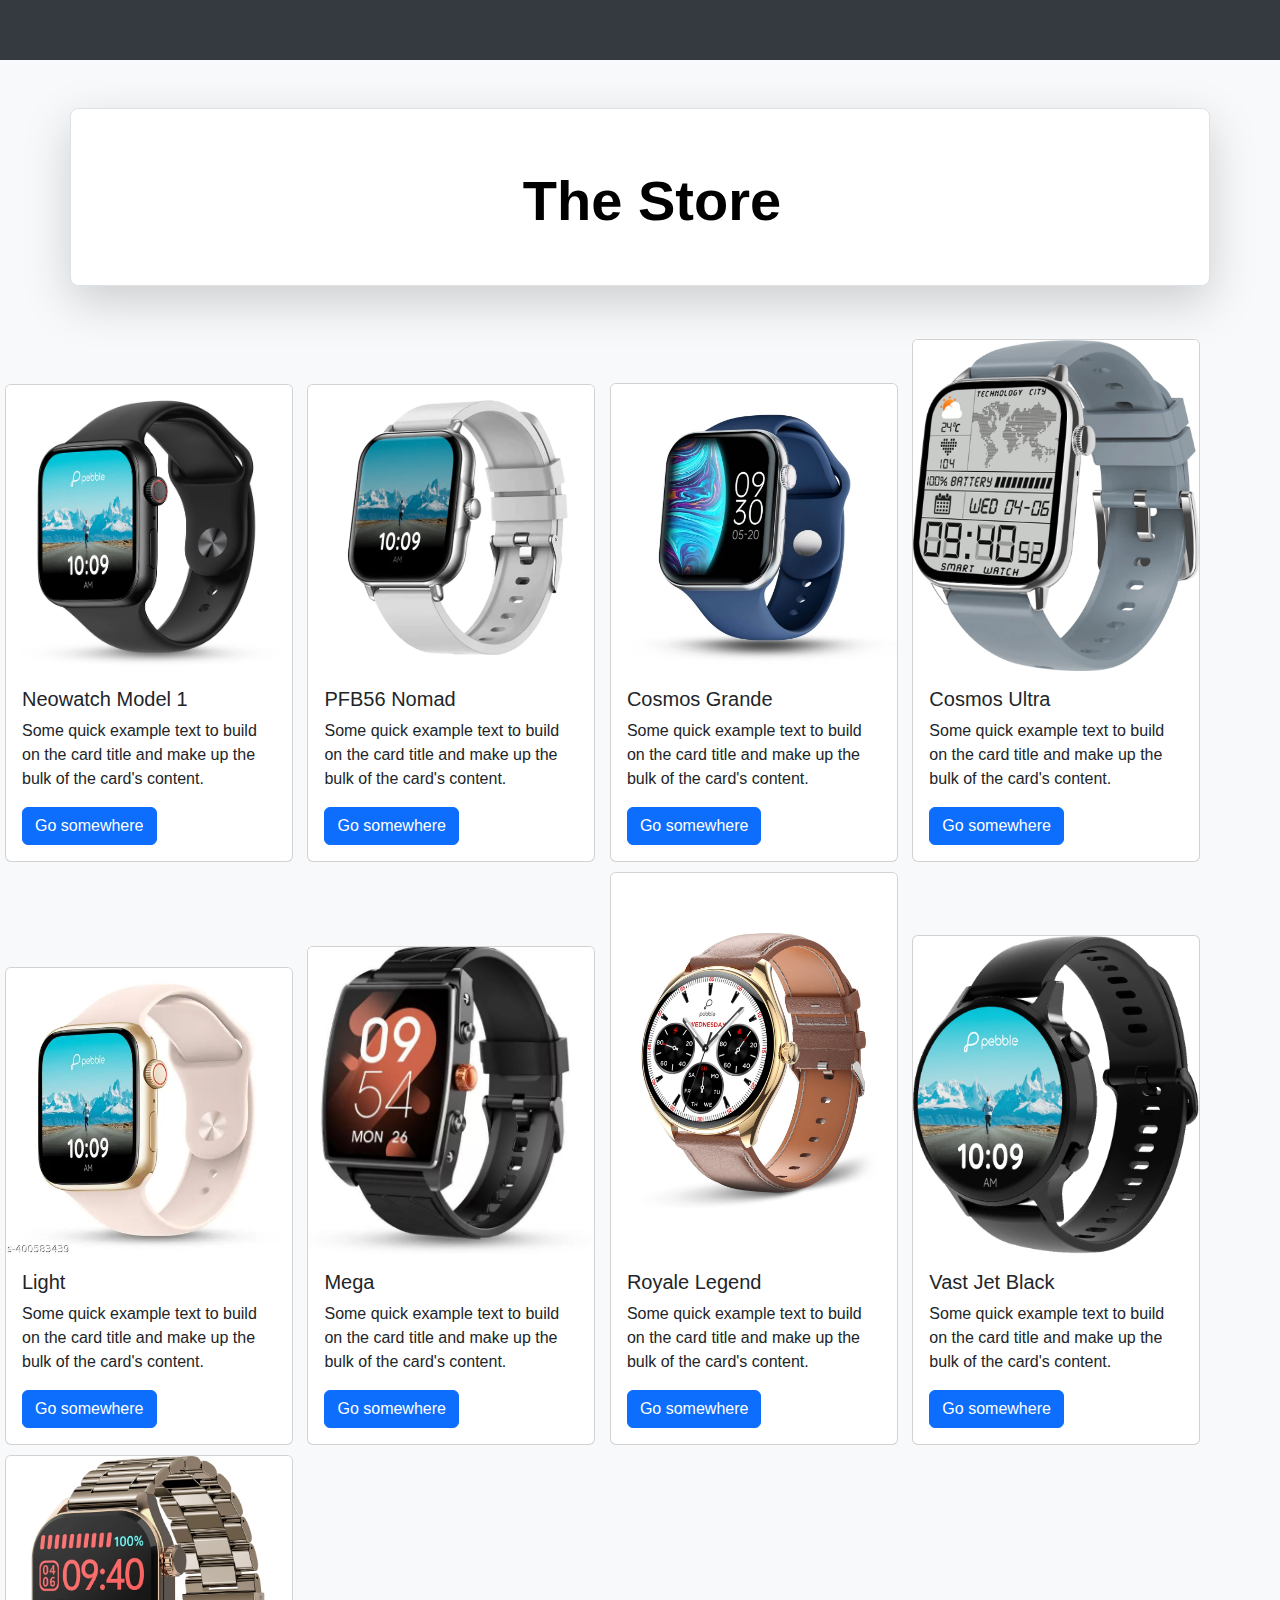
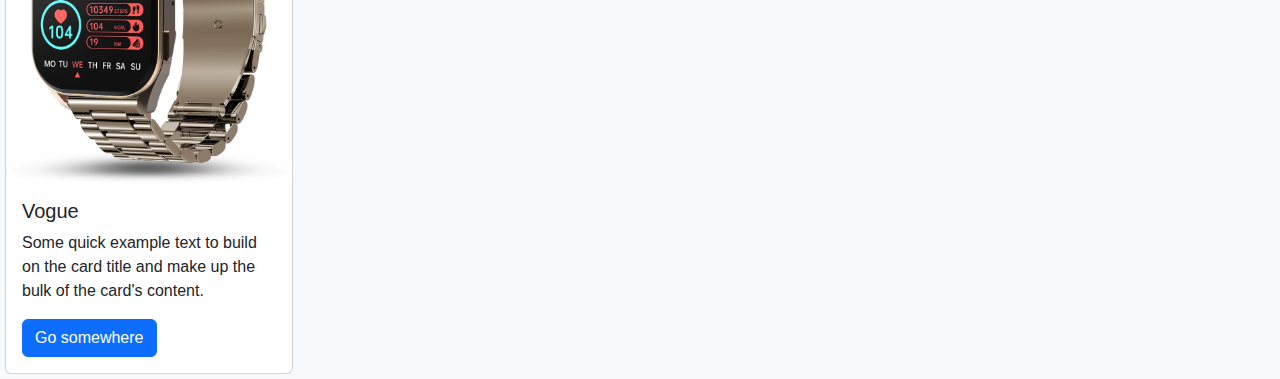
==== commit 0750314a: "08/04(April)/2025" ====
--- a/Buy.html
+++ b/Buy.html
@@ -30,85 +30,135 @@
       </div>
     </div>
 
-    <div
-      class="rf-hcard rf-hcard-40 rf-card-msgtag-orange rf-hcard-centered-image"
-    >
-      <div class="rf-hcard-content tile as-util-relatedlink">
-        <div
-          class="rf-hcard-copy"
-          data-trigger-click="click [data-relatedlink=':r5:_secondarybutton']"
-        >
-          <h3 class="rf-hcard-content-title">
-            <font style="vertical-align: inherit"
-              ><font style="vertical-align: inherit"
-                >Neowatch Original
-              </font></font
-            >
-          </h3>
-        </div>
-        <div
-          class="rf-hcard-img-wrapper"
-          data-trigger-click="click [data-relatedlink=':r5:_secondarybutton']"
-        >
-          <img
-            loading="lazy"
-            width="340"
-            height="340"
-            alt="https://www.google.com/url?sa=i&url=https%3A%2F%2Fwww.amazon.in%2FPebble-Display-Monitoring-Multiple-Pedometer%2Fdp%2FB0CN9J8LRK&psig=AOvVaw0PiAi9r1br-zF_sjewxvSU&ust=1743773860269000&source=images&cd=vfe&opi=89978449&ved=0CBQQjRxqFwoTCOjBkf79u4wDFQAAAAAdAAAAABAE"
-            src="https://m.media-amazon.com/images/I/71zJsB-9plL.jpg"
-            class="rf-hcard-img"
-          />
-        </div>
-
-        <div
-          class="rf-hcard-content-info"
-          data-trigger-click="click [data-relatedlink=':r5:']"
-        >
-          <div class="rf-hcard-scrim">
-            <div class="rf-hcard-scrim-price" data-autom="tile1_price">
-              <div class="rc-prices rc-prices-default typography-label">
-                <div class="rc-price">
-                  <div class="rc-prices-currentprice typography-label">
-                    <span
-                      class="rc-prices-fullprice"
-                      data-autom="full-price"
-                      style="vertical-align: inherit"
-                      style="vertical-align: inherit"
-                      ><span
-                        class="nowrap"
-                        style="vertical-align: inherit"
-                        style="vertical-align: inherit"
-                        >€200</span
-                      ></span
-                    >
-                  </div>
-                </div>
-                <div class="rc-prices-footer"></div>
-              </div>
-            </div>
-            <a
-              href="/nl/shop/buy-watch/apple-watch"
-              data-autom="WS10_APPLEWATCH"
-              data-relatedlink=":r5:"
-              data-slot-name="Shelf-0"
-              data-display-name="Koop"
-              data-index="1"
-              data-trigger-stoppropagation="true"
-              data-part-number="MC7Q4"
-              data-purchase-journey="MC7Q4|watch: Shelf-0"
-              class="rf-hcard-cta button"
-              ><font style="vertical-align: inherit"
-                ><font style="vertical-align: inherit">Buy</font></font
-              ><span class="visuallyhidden"
-                ><font style="vertical-align: inherit"
-                  ><font style="vertical-align: inherit"></font>
-                    Neowatch Original</font
-                  ></font
-                ></span
-              ></a
-            >
-          </div>
-        </div>
+    <div class="card" style="width: 18rem">
+      <img
+        src="./images/Smart-watches/Original.webp"
+        class="card-img-top"
+        alt=""
+      />
+      <div class="card-body">
+        <h5 class="card-title">Neowatch Model 1</h5>
+        <p class="card-text">
+          Some quick example text to build on the card title and make up the
+          bulk of the card's content.
+        </p>
+        <a href="#" class="btn btn-primary">Go somewhere</a>
+      </div>
+    </div>
+    <div class="card" style="width: 18rem">
+      <img
+        src="./images/Smart-watches/ PFB56-Nomad-Misty-Grey.webp"
+        class="card-img-top"
+        alt=""
+      />
+      <div class="card-body">
+        <h5 class="card-title">PFB56 Nomad</h5>
+        <p class="card-text">
+          Some quick example text to build on the card title and make up the
+          bulk of the card's content.
+        </p>
+        <a href="#" class="btn btn-primary">Go somewhere</a>
+      </div>
+    </div>
+    <div class="card" style="width: 18rem">
+      <img
+        src="./images/Smart-watches/Cosmos-Grande.jpg"
+        class="card-img-top"
+        alt=""
+      />
+      <div class="card-body">
+        <h5 class="card-title">Cosmos Grande</h5>
+        <p class="card-text">
+          Some quick example text to build on the card title and make up the
+          bulk of the card's content.
+        </p>
+        <a href="#" class="btn btn-primary">Go somewhere</a>
+      </div>
+    </div>
+    <div class="card" style="width: 18rem">
+      <img
+        src="./images/Smart-watches/Cosmos-Ultra.webp"
+        class="card-img-top"
+        alt=""
+      />
+      <div class="card-body">
+        <h5 class="card-title">Cosmos Ultra</h5>
+        <p class="card-text">
+          Some quick example text to build on the card title and make up the
+          bulk of the card's content.
+        </p>
+        <a href="#" class="btn btn-primary">Go somewhere</a>
+      </div>
+    </div>
+    <div class="card" style="width: 18rem">
+      <img
+        src="./images/Smart-watches/Light.webp"
+        class="card-img-top"
+        alt=""
+      />
+      <div class="card-body">
+        <h5 class="card-title">Light</h5>
+        <p class="card-text">
+          Some quick example text to build on the card title and make up the
+          bulk of the card's content.
+        </p>
+        <a href="#" class="btn btn-primary">Go somewhere</a>
+      </div>
+    </div>
+    <div class="card" style="width: 18rem">
+      <img src="./images/Smart-watches/Mega.jpg" class="card-img-top" alt="" />
+      <div class="card-body">
+        <h5 class="card-title">Mega</h5>
+        <p class="card-text">
+          Some quick example text to build on the card title and make up the
+          bulk of the card's content.
+        </p>
+        <a href="#" class="btn btn-primary">Go somewhere</a>
+      </div>
+    </div>
+    <div class="card" style="width: 18rem">
+      <img
+        src="./images/Smart-watches/Royale-Legend.jpg"
+        class="card-img-top"
+        alt=""
+      />
+      <div class="card-body">
+        <h5 class="card-title">Royale Legend</h5>
+        <p class="card-text">
+          Some quick example text to build on the card title and make up the
+          bulk of the card's content.
+        </p>
+        <a href="#" class="btn btn-primary">Go somewhere</a>
+      </div>
+    </div>
+    <div class="card" style="width: 18rem">
+      <img
+        src="./images/Smart-watches/Vast_Jet_Black.webp"
+        class="card-img-top"
+        alt=""
+      />
+      <div class="card-body">
+        <h5 class="card-title">Vast Jet Black</h5>
+        <p class="card-text">
+          Some quick example text to build on the card title and make up the
+          bulk of the card's content.
+        </p>
+        <a href="#" class="btn btn-primary">Go somewhere</a>
+      </div>
+    </div>
+    <div class="card" style="width: 18rem">
+      <img
+        src="./images/Smart-watches/Vogue.webp"
+        class="card-img-top"
+        alt=""
+      />
+      <div class="card-body">
+        <h5 class="card-title">Vogue</h5>
+        <p class="card-text">
+          Some quick example text to build on the card title and make up the
+          bulk of the card's content.
+        </p>
+        <a href="#" class="btn btn-primary">Go somewhere</a>
       </div>
     </div>
 
--- a/CSS/buy.css
+++ b/CSS/buy.css
@@ -83,3 +83,7 @@
 a.rf-hcard-cta:hover {
   background-color: #0056b3; /* Darker blue on hover */
 }
+.card {
+  display: inline-block;
+  margin: 5px;
+}
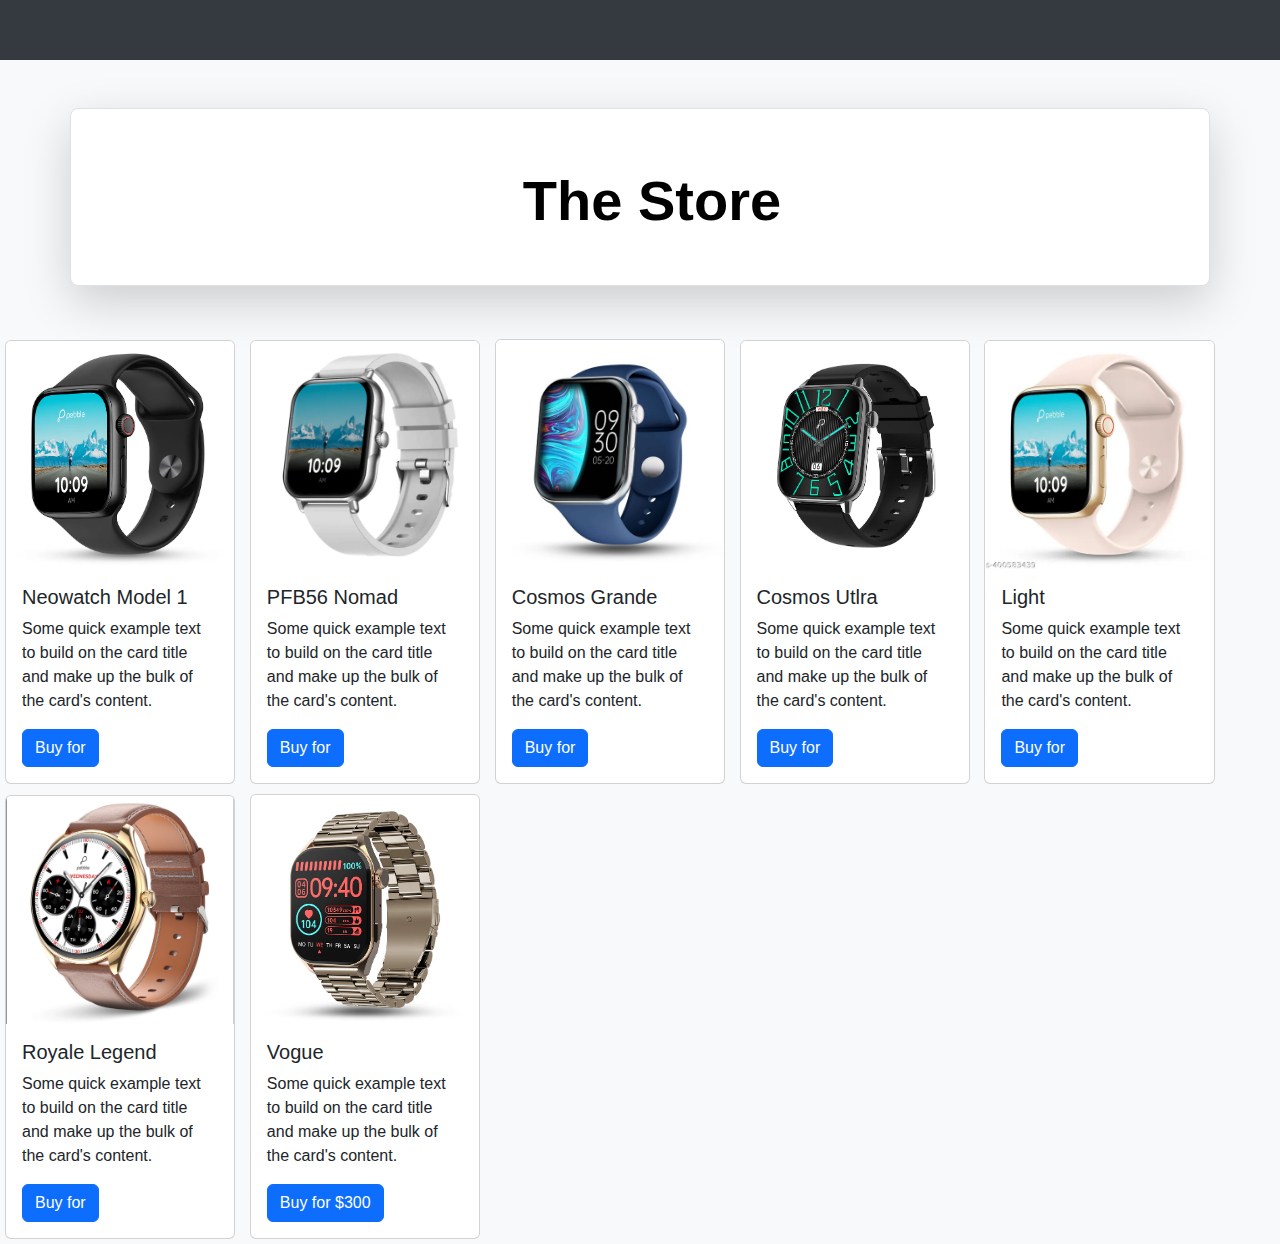
==== commit 37a30448: "2nd 8 April 2025" ====
--- a/Buy.html
+++ b/Buy.html
@@ -30,7 +30,7 @@
       </div>
     </div>
 
-    <div class="card" style="width: 18rem">
+    <div class="card" style="width: 14.4rem">
       <img
         src="./images/Smart-watches/Original.webp"
         class="card-img-top"
@@ -42,10 +42,10 @@
           Some quick example text to build on the card title and make up the
           bulk of the card's content.
         </p>
-        <a href="#" class="btn btn-primary">Go somewhere</a>
+        <a class="btn btn-primary">Buy for</a>
       </div>
     </div>
-    <div class="card" style="width: 18rem">
+    <div class="card" style="width: 14.4rem">
       <img
         src="./images/Smart-watches/ PFB56-Nomad-Misty-Grey.webp"
         class="card-img-top"
@@ -57,10 +57,10 @@
           Some quick example text to build on the card title and make up the
           bulk of the card's content.
         </p>
-        <a href="#" class="btn btn-primary">Go somewhere</a>
+        <a class="btn btn-primary">Buy for</a>
       </div>
     </div>
-    <div class="card" style="width: 18rem">
+    <div class="card" style="width: 14.4rem">
       <img
         src="./images/Smart-watches/Cosmos-Grande.jpg"
         class="card-img-top"
@@ -72,25 +72,25 @@
           Some quick example text to build on the card title and make up the
           bulk of the card's content.
         </p>
-        <a href="#" class="btn btn-primary">Go somewhere</a>
+        <a class="btn btn-primary">Buy for</a>
       </div>
     </div>
-    <div class="card" style="width: 18rem">
+    <div class="card" style="width: 14.4rem">
       <img
-        src="./images/Smart-watches/Cosmos-Ultra.webp"
+        src="./images/Smart-watches/Cosmos Ultra.webp"
         class="card-img-top"
         alt=""
       />
       <div class="card-body">
-        <h5 class="card-title">Cosmos Ultra</h5>
+        <h5 class="card-title">Cosmos Utlra</h5>
         <p class="card-text">
           Some quick example text to build on the card title and make up the
           bulk of the card's content.
         </p>
-        <a href="#" class="btn btn-primary">Go somewhere</a>
+        <a class="btn btn-primary">Buy for</a>
       </div>
     </div>
-    <div class="card" style="width: 18rem">
+    <div class="card" style="width: 14.4rem">
       <img
         src="./images/Smart-watches/Light.webp"
         class="card-img-top"
@@ -102,23 +102,12 @@
           Some quick example text to build on the card title and make up the
           bulk of the card's content.
         </p>
-        <a href="#" class="btn btn-primary">Go somewhere</a>
+        <a class="btn btn-primary">Buy for</a>
       </div>
     </div>
-    <div class="card" style="width: 18rem">
-      <img src="./images/Smart-watches/Mega.jpg" class="card-img-top" alt="" />
-      <div class="card-body">
-        <h5 class="card-title">Mega</h5>
-        <p class="card-text">
-          Some quick example text to build on the card title and make up the
-          bulk of the card's content.
-        </p>
-        <a href="#" class="btn btn-primary">Go somewhere</a>
-      </div>
-    </div>
-    <div class="card" style="width: 18rem">
+    <div class="card" style="width: 14.4rem">
       <img
-        src="./images/Smart-watches/Royale-Legend.jpg"
+        src="./images/Smart-watches/Royale-Legend.jpeg"
         class="card-img-top"
         alt=""
       />
@@ -128,25 +117,10 @@
           Some quick example text to build on the card title and make up the
           bulk of the card's content.
         </p>
-        <a href="#" class="btn btn-primary">Go somewhere</a>
+        <a class="btn btn-primary">Buy for</a>
       </div>
     </div>
-    <div class="card" style="width: 18rem">
-      <img
-        src="./images/Smart-watches/Vast_Jet_Black.webp"
-        class="card-img-top"
-        alt=""
-      />
-      <div class="card-body">
-        <h5 class="card-title">Vast Jet Black</h5>
-        <p class="card-text">
-          Some quick example text to build on the card title and make up the
-          bulk of the card's content.
-        </p>
-        <a href="#" class="btn btn-primary">Go somewhere</a>
-      </div>
-    </div>
-    <div class="card" style="width: 18rem">
+    <div class="card" style="width: 14.4rem">
       <img
         src="./images/Smart-watches/Vogue.webp"
         class="card-img-top"
@@ -158,7 +132,7 @@
           Some quick example text to build on the card title and make up the
           bulk of the card's content.
         </p>
-        <a href="#" class="btn btn-primary">Go somewhere</a>
+        <a class="btn btn-primary">Buy for $300</a>
       </div>
     </div>
 
